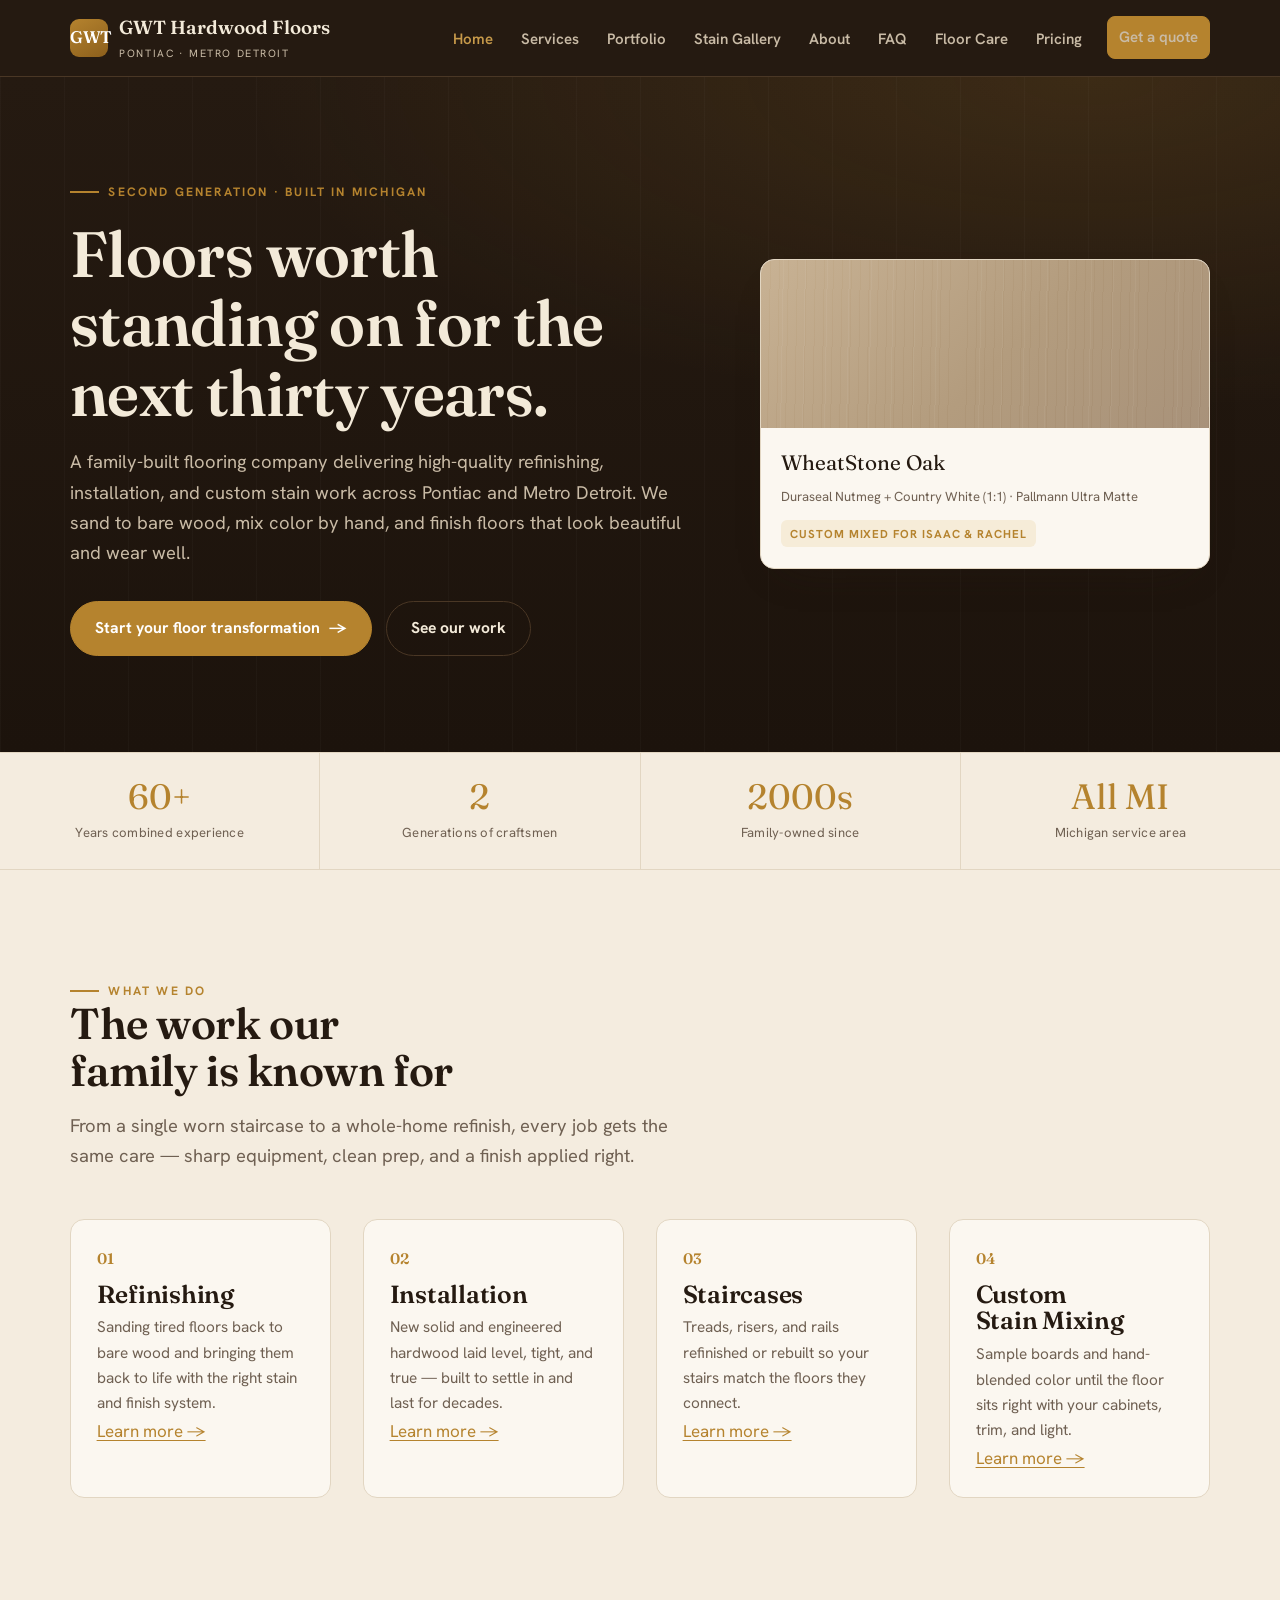
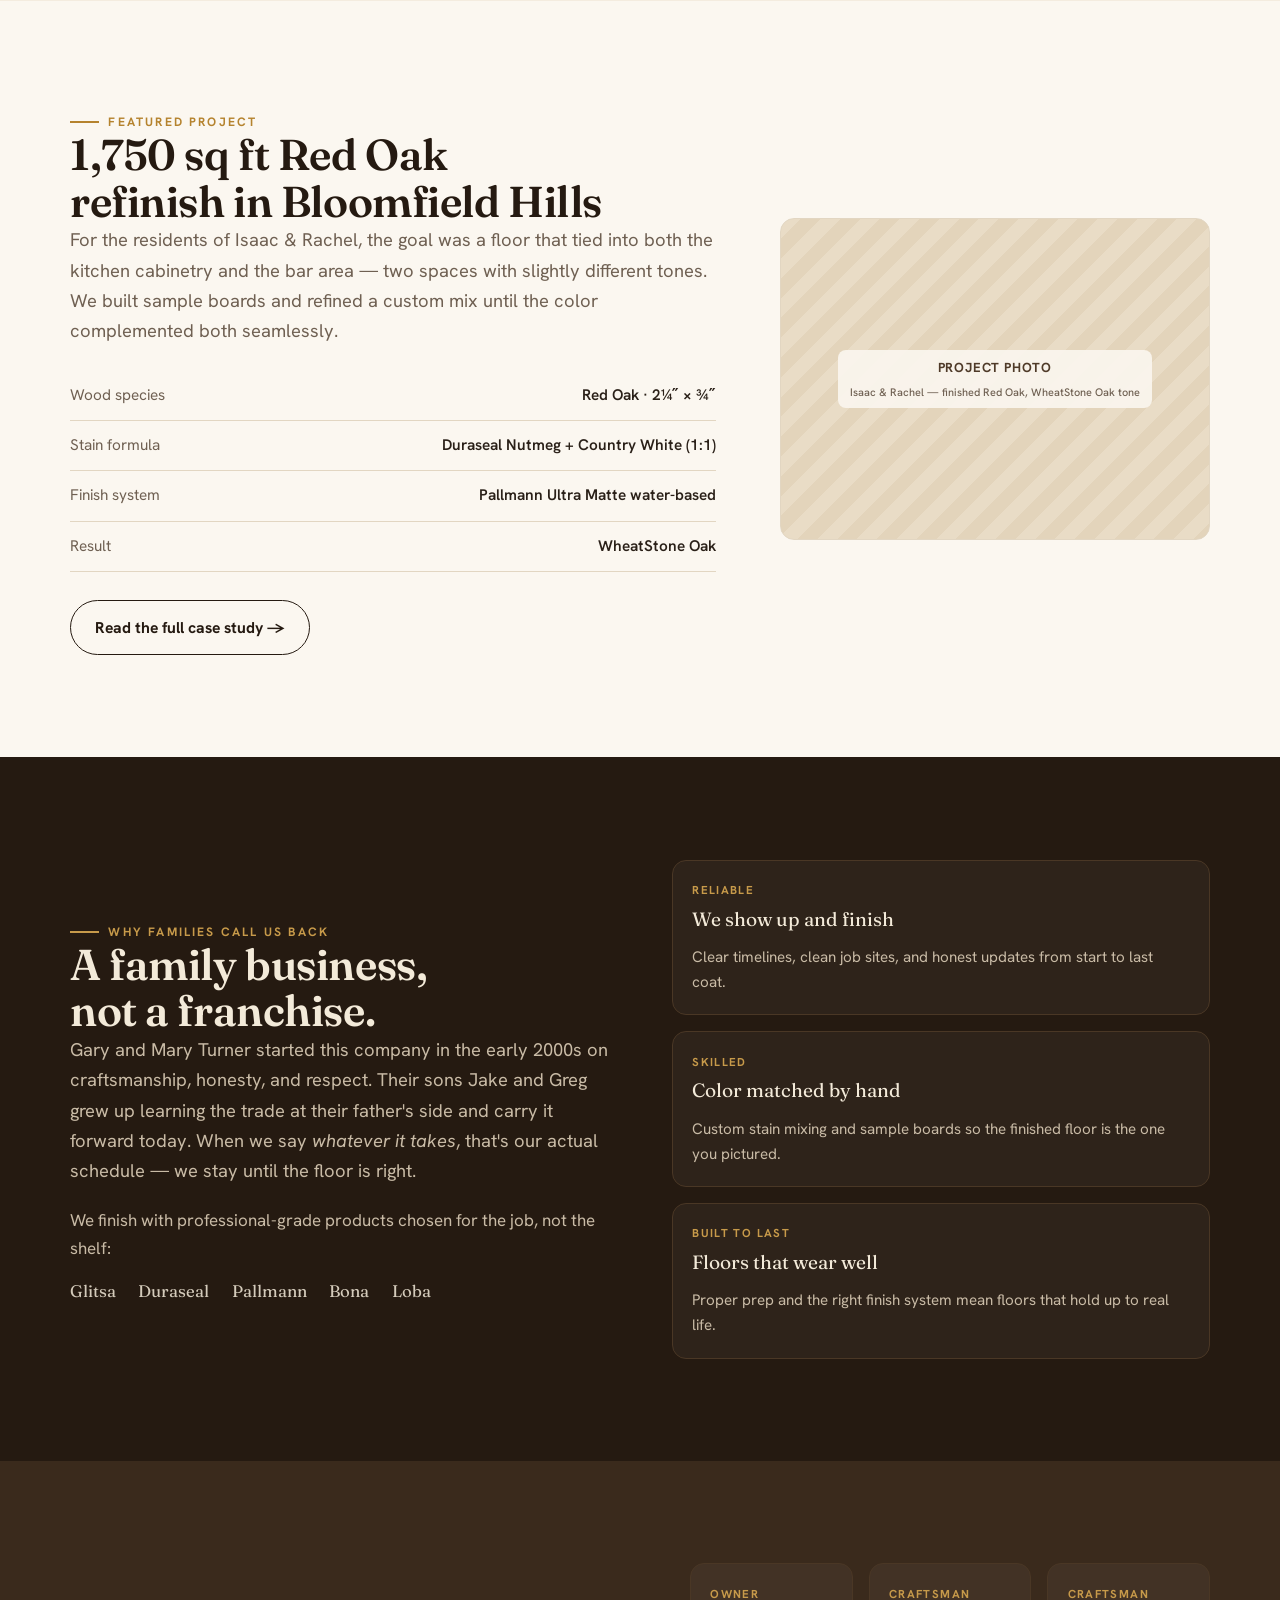
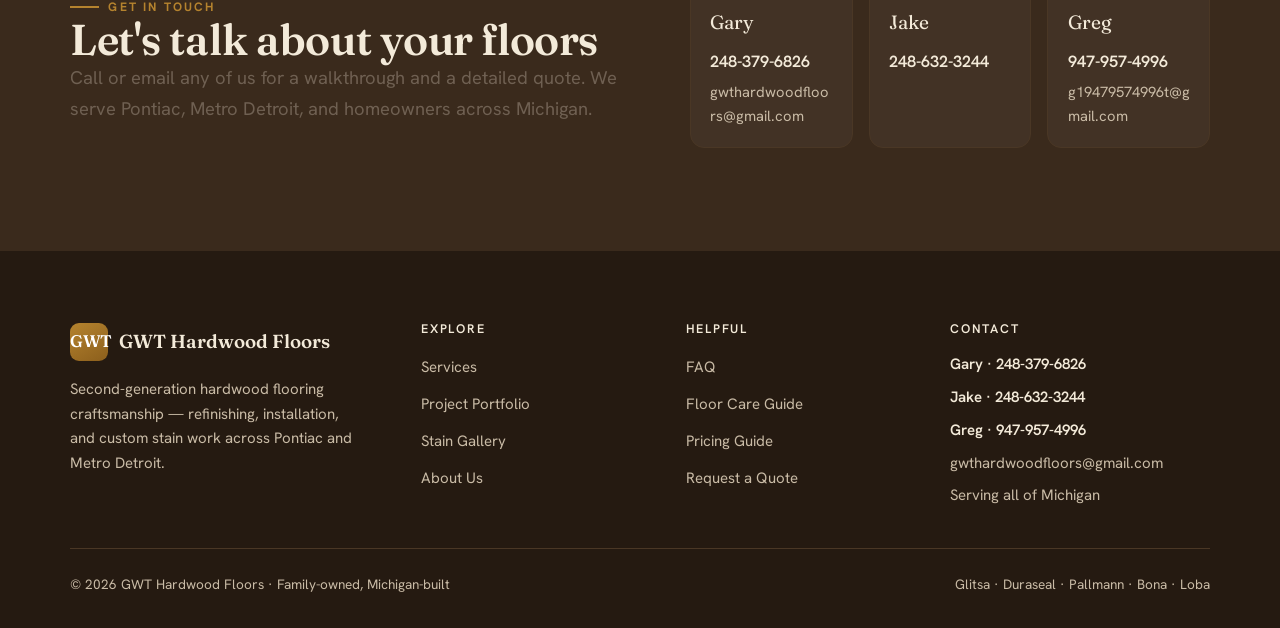
==== index.html @ 3d4f4260 "GWT Hardwood Floors site" ====
<!DOCTYPE html>
<html lang="en">
<head>
  <meta charset="UTF-8">
  <meta name="viewport" content="width=device-width, initial-scale=1.0">
  <title>GWT Hardwood Floors — Refinishing & Installation in Metro Detroit</title>
  <meta name="description" content="Second-generation, family-built hardwood flooring in Pontiac and Metro Detroit. Refinishing, installation, staircases, and custom stain mixing with 60+ years combined experience.">
  <link rel="preconnect" href="https://fonts.googleapis.com">
  <link rel="preconnect" href="https://fonts.gstatic.com" crossorigin>
  <link href="https://fonts.googleapis.com/css2?family=Fraunces:opsz,wght@9..144,500;9..144,600;9..144,700&family=Hanken+Grotesk:wght@400;500;600;700&display=swap" rel="stylesheet">
  <link rel="stylesheet" href="style.css">
  <script>document.documentElement.classList.add('js');</script>
</head>
<body>
  <header class="site-header">
    <div class="container">
      <nav class="nav" aria-label="Primary">
        <a class="brand" href="index.html">
          <span class="brand-mark">GWT</span>
          <span><span class="brand-name">GWT Hardwood Floors</span><span class="brand-sub">Pontiac · Metro Detroit</span></span>
        </a>
        <button class="nav-toggle" aria-label="Toggle menu" aria-expanded="false" aria-controls="nav-links"><span></span></button>
        <ul class="nav-links" id="nav-links">
          <li><a href="index.html" class="active">Home</a></li>
          <li><a href="services.html">Services</a></li>
          <li><a href="portfolio.html">Portfolio</a></li>
          <li><a href="stain-gallery.html">Stain Gallery</a></li>
          <li><a href="about.html">About</a></li>
          <li><a href="faq.html">FAQ</a></li>
          <li><a href="floor-care.html">Floor Care</a></li>
          <li><a href="pricing.html">Pricing</a></li>
          <li class="nav-cta"><a class="btn" href="pricing.html#quote">Get a quote</a></li>
        </ul>
      </nav>
    </div>
  </header>

  <main>
    <!-- HERO -->
    <section class="hero">
      <div class="container hero-inner">
        <div>
          <span class="eyebrow">Second generation · Built in Michigan</span>
          <h1>Floors worth standing on for the next thirty years.</h1>
          <p class="lead">A family-built flooring company delivering high-quality refinishing, installation, and custom stain work across Pontiac and Metro Detroit. We sand to bare wood, mix color by hand, and finish floors that look beautiful and wear well.</p>
          <div class="hero-actions">
            <a class="btn" href="pricing.html#quote">Start your floor transformation <span class="arrow">→</span></a>
            <a class="btn btn--ghost" href="portfolio.html">See our work</a>
          </div>
        </div>
        <aside class="stain-card" aria-label="Featured custom stain">
          <div class="swatch swatch-grain" style="background:linear-gradient(135deg,#c8b294,#b39c7e 55%,#a8927a)"></div>
          <div class="stain-body">
            <div class="stain-name">WheatStone Oak</div>
            <div class="stain-formula">Duraseal Nutmeg + Country White (1:1) · Pallmann Ultra Matte</div>
            <span class="stain-tag">Custom mixed for Isaac &amp; Rachel</span>
          </div>
        </aside>
      </div>
    </section>

    <!-- STATS -->
    <div class="stats">
      <div class="stat"><div class="num">60+</div><div class="label">Years combined experience</div></div>
      <div class="stat"><div class="num">2</div><div class="label">Generations of craftsmen</div></div>
      <div class="stat"><div class="num">2000s</div><div class="label">Family-owned since</div></div>
      <div class="stat"><div class="num">All MI</div><div class="label">Michigan service area</div></div>
    </div>

    <!-- FEATURED SERVICES -->
    <section class="section">
      <div class="container">
        <div class="section-head reveal">
          <span class="eyebrow">What we do</span>
          <h2>The work our family is known for</h2>
          <p class="lead">From a single worn staircase to a whole-home refinish, every job gets the same care — sharp equipment, clean prep, and a finish applied right.</p>
        </div>
        <div class="grid grid-4 reveal">
          <article class="card">
            <span class="card-num">01</span>
            <h3>Refinishing</h3>
            <p>Sanding tired floors back to bare wood and bringing them back to life with the right stain and finish system.</p>
            <a href="services.html#refinishing">Learn more →</a>
          </article>
          <article class="card">
            <span class="card-num">02</span>
            <h3>Installation</h3>
            <p>New solid and engineered hardwood laid level, tight, and true — built to settle in and last for decades.</p>
            <a href="services.html#installation">Learn more →</a>
          </article>
          <article class="card">
            <span class="card-num">03</span>
            <h3>Staircases</h3>
            <p>Treads, risers, and rails refinished or rebuilt so your stairs match the floors they connect.</p>
            <a href="services.html#staircases">Learn more →</a>
          </article>
          <article class="card">
            <span class="card-num">04</span>
            <h3>Custom Stain Mixing</h3>
            <p>Sample boards and hand-blended color until the floor sits right with your cabinets, trim, and light.</p>
            <a href="services.html#stain">Learn more →</a>
          </article>
        </div>
      </div>
    </section>

    <!-- FEATURED PROJECT -->
    <section class="section section--paper">
      <div class="container">
        <div class="split split--wide-left reveal">
          <div>
            <span class="eyebrow">Featured project</span>
            <h2>1,750 sq ft Red Oak refinish in Bloomfield Hills</h2>
            <p class="lead">For the residents of Isaac &amp; Rachel, the goal was a floor that tied into both the kitchen cabinetry and the bar area — two spaces with slightly different tones. We built sample boards and refined a custom mix until the color complemented both seamlessly.</p>
            <ul class="spec-list" style="margin-top:1.5rem">
              <li><span class="k">Wood species</span><span class="v">Red Oak · 2¼″ × ¾″</span></li>
              <li><span class="k">Stain formula</span><span class="v">Duraseal Nutmeg + Country White (1:1)</span></li>
              <li><span class="k">Finish system</span><span class="v">Pallmann Ultra Matte water-based</span></li>
              <li><span class="k">Result</span><span class="v">WheatStone Oak</span></li>
            </ul>
            <div style="margin-top:1.75rem"><a class="btn btn--ghost-dark" href="portfolio.html">Read the full case study →</a></div>
          </div>
          <div class="photo">
            <span>Project photo<small>Isaac &amp; Rachel — finished Red Oak, WheatStone Oak tone</small></span>
          </div>
        </div>
      </div>
    </section>

    <!-- TRUST -->
    <section class="section section--dark">
      <div class="container">
        <div class="split reveal">
          <div>
            <span class="eyebrow">Why families call us back</span>
            <h2>A family business, not a franchise.</h2>
            <p class="lead">Gary and Mary Turner started this company in the early 2000s on craftsmanship, honesty, and respect. Their sons Jake and Greg grew up learning the trade at their father's side and carry it forward today. When we say <em>whatever it takes</em>, that's our actual schedule — we stay until the floor is right.</p>
            <p style="margin-top:1.2rem;color:var(--cream-dim)">We finish with professional-grade products chosen for the job, not the shelf:</p>
            <div class="brands-row" style="margin-top:1rem">
              <span>Glitsa</span><span>Duraseal</span><span>Pallmann</span><span>Bona</span><span>Loba</span>
            </div>
          </div>
          <div class="grid" style="gap:1rem">
            <div class="contact-card">
              <div class="role">Reliable</div>
              <div class="name">We show up and finish</div>
              <p style="color:var(--cream-dim);font-size:.95rem;margin:0">Clear timelines, clean job sites, and honest updates from start to last coat.</p>
            </div>
            <div class="contact-card">
              <div class="role">Skilled</div>
              <div class="name">Color matched by hand</div>
              <p style="color:var(--cream-dim);font-size:.95rem;margin:0">Custom stain mixing and sample boards so the finished floor is the one you pictured.</p>
            </div>
            <div class="contact-card">
              <div class="role">Built to last</div>
              <div class="name">Floors that wear well</div>
              <p style="color:var(--cream-dim);font-size:.95rem;margin:0">Proper prep and the right finish system mean floors that hold up to real life.</p>
            </div>
          </div>
        </div>
      </div>
    </section>

    <!-- CONTACT STRIP -->
    <section class="section section--espresso" id="contact">
      <div class="container">
        <div class="contact-strip reveal">
          <div>
            <span class="eyebrow">Get in touch</span>
            <h2>Let's talk about your floors</h2>
            <p class="lead">Call or email any of us for a walkthrough and a detailed quote. We serve Pontiac, Metro Detroit, and homeowners across Michigan.</p>
          </div>
          <div class="contact-cards">
            <div class="contact-card">
              <div class="role">Owner</div>
              <div class="name">Gary</div>
              <a class="tel" href="tel:+12483796826">248-379-6826</a>
              <a href="mailto:gwthardwoodfloors@gmail.com">gwthardwoodfloors@gmail.com</a>
            </div>
            <div class="contact-card">
              <div class="role">Craftsman</div>
              <div class="name">Jake</div>
              <a class="tel" href="tel:+12486323244">248-632-3244</a>
            </div>
            <div class="contact-card">
              <div class="role">Craftsman</div>
              <div class="name">Greg</div>
              <a class="tel" href="tel:+19479574996">947-957-4996</a>
              <a href="mailto:g19479574996t@gmail.com">g19479574996t@gmail.com</a>
            </div>
          </div>
        </div>
      </div>
    </section>
  </main>

  <!-- FOOTER (shared) -->
  <footer class="site-footer">
    <div class="container">
      <div class="footer-grid">
        <div class="footer-brand">
          <a class="brand" href="index.html">
            <span class="brand-mark">GWT</span>
            <span><span class="brand-name" style="color:var(--cream)">GWT Hardwood Floors</span></span>
          </a>
          <p>Second-generation hardwood flooring craftsmanship — refinishing, installation, and custom stain work across Pontiac and Metro Detroit.</p>
        </div>
        <div>
          <h4>Explore</h4>
          <ul class="footer-links">
            <li><a href="services.html">Services</a></li>
            <li><a href="portfolio.html">Project Portfolio</a></li>
            <li><a href="stain-gallery.html">Stain Gallery</a></li>
            <li><a href="about.html">About Us</a></li>
          </ul>
        </div>
        <div>
          <h4>Helpful</h4>
          <ul class="footer-links">
            <li><a href="faq.html">FAQ</a></li>
            <li><a href="floor-care.html">Floor Care Guide</a></li>
            <li><a href="pricing.html">Pricing Guide</a></li>
            <li><a href="pricing.html#quote">Request a Quote</a></li>
          </ul>
        </div>
        <div>
          <h4>Contact</h4>
          <div class="footer-contact">
            <span class="tel">Gary · 248-379-6826</span>
            <span class="tel">Jake · 248-632-3244</span>
            <span class="tel">Greg · 947-957-4996</span>
            <a href="mailto:gwthardwoodfloors@gmail.com">gwthardwoodfloors@gmail.com</a>
            <span>Serving all of Michigan</span>
          </div>
        </div>
      </div>
      <div class="footer-bottom">
        <span>© 2026 GWT Hardwood Floors · Family-owned, Michigan-built</span>
        <span>Glitsa · Duraseal · Pallmann · Bona · Loba</span>
      </div>
    </div>
  </footer>

  <script src="main.js"></script>
</body>
</html>
---- style.css ----
/* ==========================================================================
   GWT Hardwood Floors — shared stylesheet
   Design idea: deep walnut (finished wood) against warm sanded oak (bare wood)
   — the before/after of the craft. Honey-amber accent = a fresh oil finish.
   Signature element: stain swatch cards that mirror the family's sample boards.
   ========================================================================== */

/* ----- Design tokens ---------------------------------------------------- */
:root {
  /* Wood-true palette */
  --walnut:   #251a11;   /* deepest finished wood — header, hero, footer */
  --espresso: #3a2a1c;   /* secondary dark */
  --bark:     #4f3a28;   /* dark surface lines */
  --oak:      #f4ecdf;   /* main page background — sanded oak */
  --paper:    #fbf7f0;   /* raised cards / lighter surface */
  --amber:    #b5832e;   /* honey finish accent */
  --amber-lo: #c79a4a;   /* lighter amber for hover/links on dark */
  --sage:     #8a9079;   /* muted green-neutral, used sparingly */

  --ink:      #2a2018;   /* body text on light */
  --muted:    #6f6052;   /* secondary text on light */
  --cream:    #f3ead9;   /* text on dark */
  --cream-dim:#c9bba6;   /* secondary text on dark */
  --line:     #e2d6c2;   /* hairline on light */
  --line-dk:  #4a3725;   /* hairline on dark */

  /* Type */
  --display: "Fraunces", "Iowan Old Style", Georgia, serif;
  --body: "Hanken Grotesk", system-ui, -apple-system, Segoe UI, Roboto, sans-serif;

  /* Rhythm */
  --container: 1140px;
  --gap: clamp(1rem, 2.5vw, 2rem);
  --radius: 14px;
  --shadow: 0 18px 40px -24px rgba(37, 26, 17, .45);
}

/* ----- Reset / base ----------------------------------------------------- */
*, *::before, *::after { box-sizing: border-box; }
* { margin: 0; }

html { scroll-behavior: smooth; }

body {
  font-family: var(--body);
  color: var(--ink);
  background: var(--oak);
  line-height: 1.65;
  font-size: 1.0625rem;
  -webkit-font-smoothing: antialiased;
  text-rendering: optimizeLegibility;
}

img { max-width: 100%; display: block; }
a { color: var(--amber); text-decoration-thickness: 1px; text-underline-offset: 3px; }

h1, h2, h3, h4 {
  font-family: var(--display);
  font-weight: 600;
  line-height: 1.08;
  letter-spacing: -0.01em;
  color: var(--walnut);
  text-wrap: balance;
}
h1 { font-size: clamp(2.4rem, 5.2vw, 4rem); }
h2 { font-size: clamp(1.9rem, 3.6vw, 2.7rem); }
h3 { font-size: clamp(1.25rem, 2vw, 1.55rem); }
p { max-width: 68ch; }

/* ----- Layout helpers --------------------------------------------------- */
.container { width: min(100% - 2.4rem, var(--container)); margin-inline: auto; }
.section { padding-block: clamp(3.5rem, 8vw, 6.5rem); }
.section--tight { padding-block: clamp(2.5rem, 5vw, 4rem); }
.section--dark { background: var(--walnut); color: var(--cream); }
.section--dark h1, .section--dark h2, .section--dark h3 { color: var(--cream); }
.section--espresso { background: var(--espresso); color: var(--cream); }
.section--espresso h2, .section--espresso h3 { color: var(--cream); }
.section--paper { background: var(--paper); }

.eyebrow {
  font-family: var(--body);
  font-weight: 700;
  font-size: .76rem;
  letter-spacing: .18em;
  text-transform: uppercase;
  color: var(--amber);
  display: inline-flex;
  align-items: center;
  gap: .6rem;
}
.eyebrow::before {
  content: "";
  width: 1.8rem; height: 2px;
  background: var(--amber);
  display: inline-block;
}
.section--dark .eyebrow { color: var(--amber-lo); }
.section--dark .eyebrow::before { background: var(--amber-lo); }

.lead { font-size: 1.15rem; color: var(--muted); }
.section--dark .lead { color: var(--cream-dim); }
.section-head { max-width: 60ch; margin-bottom: clamp(2rem, 4vw, 3rem); }
.section-head p { margin-top: 1rem; }

.center { text-align: center; margin-inline: auto; }
.center p { margin-inline: auto; }

/* ----- Buttons ---------------------------------------------------------- */
.btn {
  --btn-bg: var(--amber);
  --btn-fg: #fff;
  display: inline-flex;
  align-items: center;
  gap: .55rem;
  padding: .85rem 1.5rem;
  border-radius: 999px;
  background: var(--btn-bg);
  color: var(--btn-fg);
  font-family: var(--body);
  font-weight: 700;
  font-size: .98rem;
  text-decoration: none;
  border: 1.5px solid var(--btn-bg);
  cursor: pointer;
  transition: transform .18s ease, box-shadow .18s ease, background .18s ease;
}
.btn:hover { transform: translateY(-2px); box-shadow: 0 12px 24px -12px rgba(181,131,46,.7); }
.btn .arrow { transition: transform .18s ease; }
.btn:hover .arrow { transform: translateX(3px); }
.btn--ghost {
  --btn-bg: transparent;
  --btn-fg: var(--cream);
  border-color: var(--line-dk);
}
.btn--ghost:hover { background: rgba(255,255,255,.06); box-shadow: none; }
.btn--ghost-dark {
  --btn-bg: transparent;
  --btn-fg: var(--walnut);
  border-color: var(--walnut);
}
.btn--ghost-dark:hover { background: var(--walnut); color: var(--cream); box-shadow: none; }

/* ----- Header / nav ----------------------------------------------------- */
.site-header {
  position: sticky;
  top: 0;
  z-index: 50;
  background: var(--walnut);
  border-bottom: 1px solid var(--line-dk);
}
.nav {
  display: flex;
  align-items: center;
  justify-content: space-between;
  gap: 1rem;
  padding-block: .85rem;
}
.brand {
  display: inline-flex;
  align-items: center;
  gap: .7rem;
  text-decoration: none;
  color: var(--cream);
}
.brand-mark {
  width: 38px; height: 38px;
  display: grid; place-items: center;
  border-radius: 9px;
  background: linear-gradient(150deg, var(--amber), #8c5f1c);
  color: #fff;
  font-family: var(--display);
  font-weight: 600;
  font-size: 1.05rem;
  letter-spacing: -.02em;
  flex: none;
}
.brand-name { font-family: var(--display); font-weight: 600; font-size: 1.18rem; line-height: 1; }
.brand-sub { display: block; font-family: var(--body); font-size: .66rem; letter-spacing: .15em; text-transform: uppercase; color: var(--cream-dim); margin-top: 3px; }

.nav-links {
  display: flex;
  align-items: center;
  gap: .35rem;
  list-style: none;
  padding: 0;
}
.nav-links a {
  color: var(--cream-dim);
  text-decoration: none;
  font-weight: 600;
  font-size: .94rem;
  padding: .5rem .7rem;
  border-radius: 8px;
  transition: color .15s ease, background .15s ease;
}
.nav-links a:hover { color: var(--cream); background: rgba(255,255,255,.05); }
.nav-links a.active { color: var(--amber-lo); }
.nav-cta { margin-left: .5rem; }

.nav-toggle {
  display: none;
  background: none;
  border: 1px solid var(--line-dk);
  border-radius: 9px;
  width: 44px; height: 42px;
  cursor: pointer;
  padding: 0;
}
.nav-toggle span, .nav-toggle span::before, .nav-toggle span::after {
  content: "";
  display: block;
  width: 20px; height: 2px;
  background: var(--cream);
  margin-inline: auto;
  transition: transform .2s ease, opacity .2s ease;
}
.nav-toggle span::before { transform: translateY(-6px); }
.nav-toggle span::after { transform: translateY(4px); }
.nav-toggle[aria-expanded="true"] span { background: transparent; }
.nav-toggle[aria-expanded="true"] span::before { transform: translateY(0) rotate(45deg); }
.nav-toggle[aria-expanded="true"] span::after { transform: translateY(-2px) rotate(-45deg); }

/* ----- Hero ------------------------------------------------------------- */
.hero {
  background:
    radial-gradient(120% 90% at 85% 0%, rgba(181,131,46,.16), transparent 55%),
    linear-gradient(180deg, var(--walnut), #1c130c);
  color: var(--cream);
  position: relative;
  overflow: hidden;
}
/* subtle grain lines — evokes wood without an image */
.hero::after {
  content: "";
  position: absolute; inset: 0;
  background-image: repeating-linear-gradient(90deg, rgba(255,255,255,.025) 0 1px, transparent 1px 64px);
  pointer-events: none;
}
.hero-inner {
  display: grid;
  grid-template-columns: 1.25fr .9fr;
  gap: clamp(2rem, 5vw, 4rem);
  align-items: center;
  padding-block: clamp(3.5rem, 8vw, 6rem);
  position: relative;
  z-index: 1;
}
.hero h1 { color: var(--cream); margin-top: 1.1rem; }
.hero p.lead { color: var(--cream-dim); margin-top: 1.3rem; }
.hero-actions { display: flex; flex-wrap: wrap; gap: .9rem; margin-top: 2rem; }

/* Hero stain card = the signature element */
.stain-card {
  background: var(--paper);
  color: var(--ink);
  border-radius: var(--radius);
  overflow: hidden;
  box-shadow: var(--shadow);
  border: 1px solid var(--line);
}
.stain-card .swatch { height: 168px; }
.stain-card .stain-body { padding: 1.1rem 1.25rem 1.3rem; }
.stain-card .stain-name { font-family: var(--display); font-size: 1.3rem; color: var(--walnut); }
.stain-card .stain-formula {
  font-size: .82rem; color: var(--muted); margin-top: .35rem;
  font-variant-numeric: tabular-nums;
}
.stain-card .stain-tag {
  display: inline-block; margin-top: .8rem;
  font-size: .72rem; font-weight: 700; letter-spacing: .08em; text-transform: uppercase;
  color: var(--amber); background: #f6ecd8; padding: .25rem .6rem; border-radius: 6px;
}

/* ----- Stat strip ------------------------------------------------------- */
.stats {
  display: grid;
  grid-template-columns: repeat(4, 1fr);
  gap: 1px;
  background: var(--line);
  border-block: 1px solid var(--line);
}
.stat { background: var(--oak); padding: 1.6rem 1.2rem; text-align: center; }
.stat .num { font-family: var(--display); font-size: clamp(1.6rem, 3vw, 2.2rem); color: var(--amber); line-height: 1; }
.stat .label { font-size: .82rem; color: var(--muted); margin-top: .5rem; letter-spacing: .02em; }

/* ----- Card grids ------------------------------------------------------- */
.grid { display: grid; gap: var(--gap); }
.grid-2 { grid-template-columns: repeat(2, 1fr); }
.grid-3 { grid-template-columns: repeat(3, 1fr); }
.grid-4 { grid-template-columns: repeat(4, 1fr); }

.card {
  background: var(--paper);
  border: 1px solid var(--line);
  border-radius: var(--radius);
  padding: 1.6rem;
  transition: transform .2s ease, box-shadow .2s ease, border-color .2s ease;
}
.card:hover { transform: translateY(-4px); box-shadow: var(--shadow); border-color: #d8c39e; }
.card .card-num {
  font-family: var(--display); font-size: .95rem; color: var(--amber); font-weight: 600;
  display: block; margin-bottom: .6rem;
}
.card h3 { margin-bottom: .5rem; }
.card p { font-size: .96rem; color: var(--muted); }

/* Service detail block */
.service {
  display: grid;
  grid-template-columns: 220px 1fr;
  gap: clamp(1rem, 4vw, 3rem);
  padding-block: clamp(2rem, 4vw, 2.75rem);
  border-top: 1px solid var(--line);
}
.service:first-of-type { border-top: 0; }
.service .service-index { font-family: var(--display); color: var(--amber); font-size: 1.05rem; }
.service h3 { margin: .3rem 0 0; }
.service .service-meta { font-size: .9rem; color: var(--muted); margin-top: .4rem; }
.service .service-body p + p { margin-top: .85rem; }
.service .why {
  margin-top: 1rem; padding-left: 1rem;
  border-left: 3px solid var(--amber);
  color: var(--ink); font-size: .97rem;
}

/* ----- Swatch component (signature) ------------------------------------- */
.swatch {
  position: relative;
  background-size: cover;
}
.swatch-grain::after {
  content: "";
  position: absolute; inset: 0;
  background-image:
    repeating-linear-gradient(91deg, rgba(0,0,0,.05) 0 1px, transparent 1px 9px),
    repeating-linear-gradient(91deg, rgba(255,255,255,.05) 0 1px, transparent 1px 22px);
  mix-blend-mode: overlay;
}
.swatch-grid { display: grid; grid-template-columns: repeat(3, 1fr); gap: var(--gap); }
.swatch-tile {
  background: var(--paper);
  border: 1px solid var(--line);
  border-radius: var(--radius);
  overflow: hidden;
  transition: transform .2s ease, box-shadow .2s ease;
}
.swatch-tile:hover { transform: translateY(-4px); box-shadow: var(--shadow); }
.swatch-tile .swatch { height: 130px; }
.swatch-tile .tile-body { padding: .9rem 1rem 1.1rem; }
.swatch-tile .tile-name { font-family: var(--display); font-size: 1.12rem; color: var(--walnut); }
.swatch-tile .tile-note { font-size: .85rem; color: var(--muted); margin-top: .25rem; }

.stain-family { margin-top: 2.5rem; }
.stain-family h3 { margin-bottom: .4rem; }
.stain-family > p { color: var(--muted); margin-bottom: 1.3rem; }

/* ----- Photo placeholder ------------------------------------------------ */
.photo {
  background:
    repeating-linear-gradient(135deg, #e9dcc6 0 14px, #e3d4bb 14px 28px);
  border: 1px solid var(--line);
  border-radius: var(--radius);
  aspect-ratio: 4 / 3;
  display: grid;
  place-items: center;
  text-align: center;
  color: var(--bark);
  position: relative;
  overflow: hidden;
}
.photo span {
  font-size: .82rem; font-weight: 700; letter-spacing: .06em; text-transform: uppercase;
  background: rgba(251,247,240,.9); padding: .4rem .75rem; border-radius: 8px;
  max-width: 80%;
}
.photo small { display: block; font-weight: 500; text-transform: none; letter-spacing: 0; color: var(--muted); margin-top: .3rem; }
.photo-grid { display: grid; grid-template-columns: repeat(3, 1fr); gap: var(--gap); }

/* ----- Project case study ----------------------------------------------- */
.spec-list { list-style: none; padding: 0; display: grid; gap: 0; }
.spec-list li {
  display: flex; justify-content: space-between; gap: 1rem;
  padding: .75rem 0; border-bottom: 1px solid var(--line);
  font-size: .96rem;
}
.spec-list .k { color: var(--muted); }
.spec-list .v { font-weight: 600; text-align: right; }

.split { display: grid; grid-template-columns: 1fr 1fr; gap: clamp(1.5rem, 5vw, 4rem); align-items: center; }
.split--wide-left { grid-template-columns: 1.2fr .8fr; }

/* ----- FAQ (native details/summary) ------------------------------------- */
.faq { max-width: 820px; }
.faq details {
  border-bottom: 1px solid var(--line);
}
.faq summary {
  list-style: none;
  cursor: pointer;
  padding: 1.15rem 2.5rem 1.15rem 0;
  font-family: var(--display);
  font-size: 1.15rem;
  color: var(--walnut);
  position: relative;
}
.faq summary::-webkit-details-marker { display: none; }
.faq summary::after {
  content: "+";
  position: absolute; right: .2rem; top: 50%; transform: translateY(-50%);
  font-family: var(--body); font-size: 1.6rem; color: var(--amber); line-height: 1;
  transition: transform .2s ease;
}
.faq details[open] summary::after { content: "–"; }
.faq details[open] summary { color: var(--amber); }
.faq .answer { padding: 0 2.5rem 1.4rem 0; color: var(--muted); }
.faq .answer p + p { margin-top: .8rem; }

/* ----- Pricing ---------------------------------------------------------- */
.price-grid { display: grid; grid-template-columns: repeat(3, 1fr); gap: var(--gap); }
.price-card {
  background: var(--paper);
  border: 1px solid var(--line);
  border-radius: var(--radius);
  padding: 1.75rem;
  display: flex; flex-direction: column;
}
.price-card.feature { border-color: var(--amber); box-shadow: var(--shadow); }
.price-card .pc-tag { font-size: .74rem; font-weight: 700; letter-spacing: .1em; text-transform: uppercase; color: var(--amber); }
.price-card h3 { margin: .5rem 0 .25rem; }
.price-card .price { font-family: var(--display); font-size: 1.9rem; color: var(--walnut); margin: .5rem 0; }
.price-card .price small { font-family: var(--body); font-size: .85rem; color: var(--muted); font-weight: 500; }
.price-card ul { list-style: none; padding: 0; margin: 1rem 0 1.4rem; display: grid; gap: .55rem; }
.price-card li { font-size: .94rem; padding-left: 1.4rem; position: relative; color: var(--ink); }
.price-card li::before { content: "✓"; position: absolute; left: 0; color: var(--amber); font-weight: 700; }
.price-card .btn { margin-top: auto; justify-content: center; }

.factor-grid { display: grid; grid-template-columns: repeat(2, 1fr); gap: var(--gap); margin-top: 1rem; }
.factor { display: flex; gap: .9rem; }
.factor .dot { flex: none; width: 10px; height: 10px; border-radius: 50%; background: var(--amber); margin-top: .55rem; }
.factor h4 { font-family: var(--display); font-size: 1.1rem; color: var(--walnut); }
.factor p { font-size: .93rem; color: var(--muted); margin-top: .2rem; }

/* ----- Care guide steps ------------------------------------------------- */
.guide-block { border-top: 1px solid var(--line); padding-block: clamp(1.75rem, 3.5vw, 2.5rem); }
.guide-block:first-of-type { border-top: 0; }
.guide-block h3 { display: flex; align-items: baseline; gap: .75rem; }
.guide-block h3 .step { font-size: .9rem; color: var(--amber); font-family: var(--body); font-weight: 700; letter-spacing: .08em; }
.do-dont { display: grid; grid-template-columns: 1fr 1fr; gap: var(--gap); margin-top: 1.1rem; }
.do-dont .col { background: var(--paper); border: 1px solid var(--line); border-radius: var(--radius); padding: 1.25rem 1.4rem; }
.do-dont h4 { font-family: var(--display); font-size: 1.1rem; margin-bottom: .6rem; }
.do-dont ul { padding-left: 1.1rem; margin: 0; display: grid; gap: .4rem; }
.do-dont li { font-size: .94rem; color: var(--muted); }
.do-dont .do h4 { color: #5b7a3f; }
.do-dont .dont h4 { color: #a14b2e; }

.checklist { list-style: none; padding: 0; display: grid; gap: .7rem; margin-top: 1rem; }
.checklist li { padding-left: 1.8rem; position: relative; }
.checklist li::before {
  content: ""; position: absolute; left: 0; top: .45rem;
  width: 12px; height: 12px; border: 2px solid var(--amber); border-radius: 3px;
}

/* ----- Contact strip ---------------------------------------------------- */
.contact-strip { display: grid; grid-template-columns: 1.1fr 1fr; gap: clamp(1.5rem, 4vw, 3rem); align-items: center; }
.contact-cards { display: grid; grid-template-columns: repeat(3, 1fr); gap: 1rem; }
.contact-card {
  background: rgba(255,255,255,.04);
  border: 1px solid var(--line-dk);
  border-radius: var(--radius);
  padding: 1.2rem;
}
.contact-card .role { font-size: .72rem; letter-spacing: .12em; text-transform: uppercase; color: var(--amber-lo); font-weight: 700; }
.contact-card .name { font-family: var(--display); font-size: 1.2rem; color: var(--cream); margin: .3rem 0 .6rem; }
.contact-card a { display: block; color: var(--cream-dim); text-decoration: none; font-size: .92rem; word-break: break-word; }
.contact-card a:hover { color: var(--amber-lo); }
.contact-card a.tel { color: var(--cream); font-weight: 600; font-size: 1.02rem; margin-bottom: .25rem; }

/* ----- Footer ----------------------------------------------------------- */
.site-footer { background: var(--walnut); color: var(--cream-dim); padding-block: clamp(3rem, 6vw, 4.5rem) 2rem; }
.footer-grid { display: grid; grid-template-columns: 1.4fr 1fr 1fr 1.2fr; gap: clamp(1.5rem, 4vw, 3rem); }
.site-footer h4 { font-family: var(--body); font-size: .78rem; letter-spacing: .14em; text-transform: uppercase; color: var(--cream); margin-bottom: 1rem; }
.site-footer a { color: var(--cream-dim); text-decoration: none; }
.site-footer a:hover { color: var(--amber-lo); }
.footer-links { list-style: none; padding: 0; display: grid; gap: .55rem; }
.footer-links a { font-size: .94rem; }
.footer-brand p { font-size: .94rem; margin-top: 1rem; max-width: 36ch; }
.footer-contact { display: grid; gap: .5rem; font-size: .94rem; }
.footer-contact .tel { color: var(--cream); font-weight: 600; }
.footer-bottom {
  border-top: 1px solid var(--line-dk);
  margin-top: 2.5rem; padding-top: 1.5rem;
  display: flex; justify-content: space-between; flex-wrap: wrap; gap: .8rem;
  font-size: .85rem;
}
.brands-row { display: flex; flex-wrap: wrap; gap: .5rem 1.4rem; align-items: center; }
.brands-row span { font-family: var(--display); font-size: 1.05rem; color: var(--cream); opacity: .85; }

/* ----- Page hero (inner pages) ------------------------------------------ */
.page-hero { background: linear-gradient(180deg, var(--walnut), #1d140c); color: var(--cream); }
.page-hero .container { padding-block: clamp(3rem, 6vw, 4.5rem); }
.page-hero h1 { color: var(--cream); margin-top: 1rem; }
.page-hero p { color: var(--cream-dim); margin-top: 1rem; font-size: 1.12rem; }

/* ----- Reveal animation ------------------------------------------------- */
/* Hidden-first state only applies when JS is active (.js on <html>), so the
   site stays fully readable if JavaScript is disabled or fails to load. */
.js .reveal { opacity: 0; transform: translateY(18px); transition: opacity .6s ease, transform .6s ease; }
.js .reveal.in { opacity: 1; transform: none; }

/* ----- Responsive ------------------------------------------------------- */
@media (max-width: 900px) {
  .hero-inner { grid-template-columns: 1fr; }
  .stain-card { max-width: 420px; }
  .grid-4 { grid-template-columns: repeat(2, 1fr); }
  .grid-3 { grid-template-columns: repeat(2, 1fr); }
  .split, .split--wide-left, .contact-strip { grid-template-columns: 1fr; }
  .footer-grid { grid-template-columns: 1fr 1fr; }
  .service { grid-template-columns: 1fr; gap: .5rem; }
  .price-grid { grid-template-columns: 1fr; }
  .contact-cards { grid-template-columns: 1fr; }
}

@media (max-width: 760px) {
  .nav-toggle { display: block; }
  .nav-links {
    position: absolute;
    left: 0; right: 0; top: 100%;
    flex-direction: column;
    align-items: stretch;
    gap: .2rem;
    background: var(--espresso);
    border-bottom: 1px solid var(--line-dk);
    padding: .8rem 1.2rem 1.2rem;
    display: none;
  }
  .nav-links.open { display: flex; }
  .nav-links a { padding: .7rem .6rem; }
  .nav-cta { margin: .4rem 0 0; text-align: center; }
  .stats { grid-template-columns: repeat(2, 1fr); }
  .grid-4, .grid-3, .grid-2, .swatch-grid, .photo-grid, .factor-grid, .do-dont, .contact-cards { grid-template-columns: 1fr; }
  .footer-grid { grid-template-columns: 1fr; }
}

@media (prefers-reduced-motion: reduce) {
  *, *::before, *::after { animation: none !important; transition: none !important; scroll-behavior: auto !important; }
  .js .reveal { opacity: 1; transform: none; }
}

:focus-visible { outline: 3px solid var(--amber-lo); outline-offset: 2px; border-radius: 4px; }
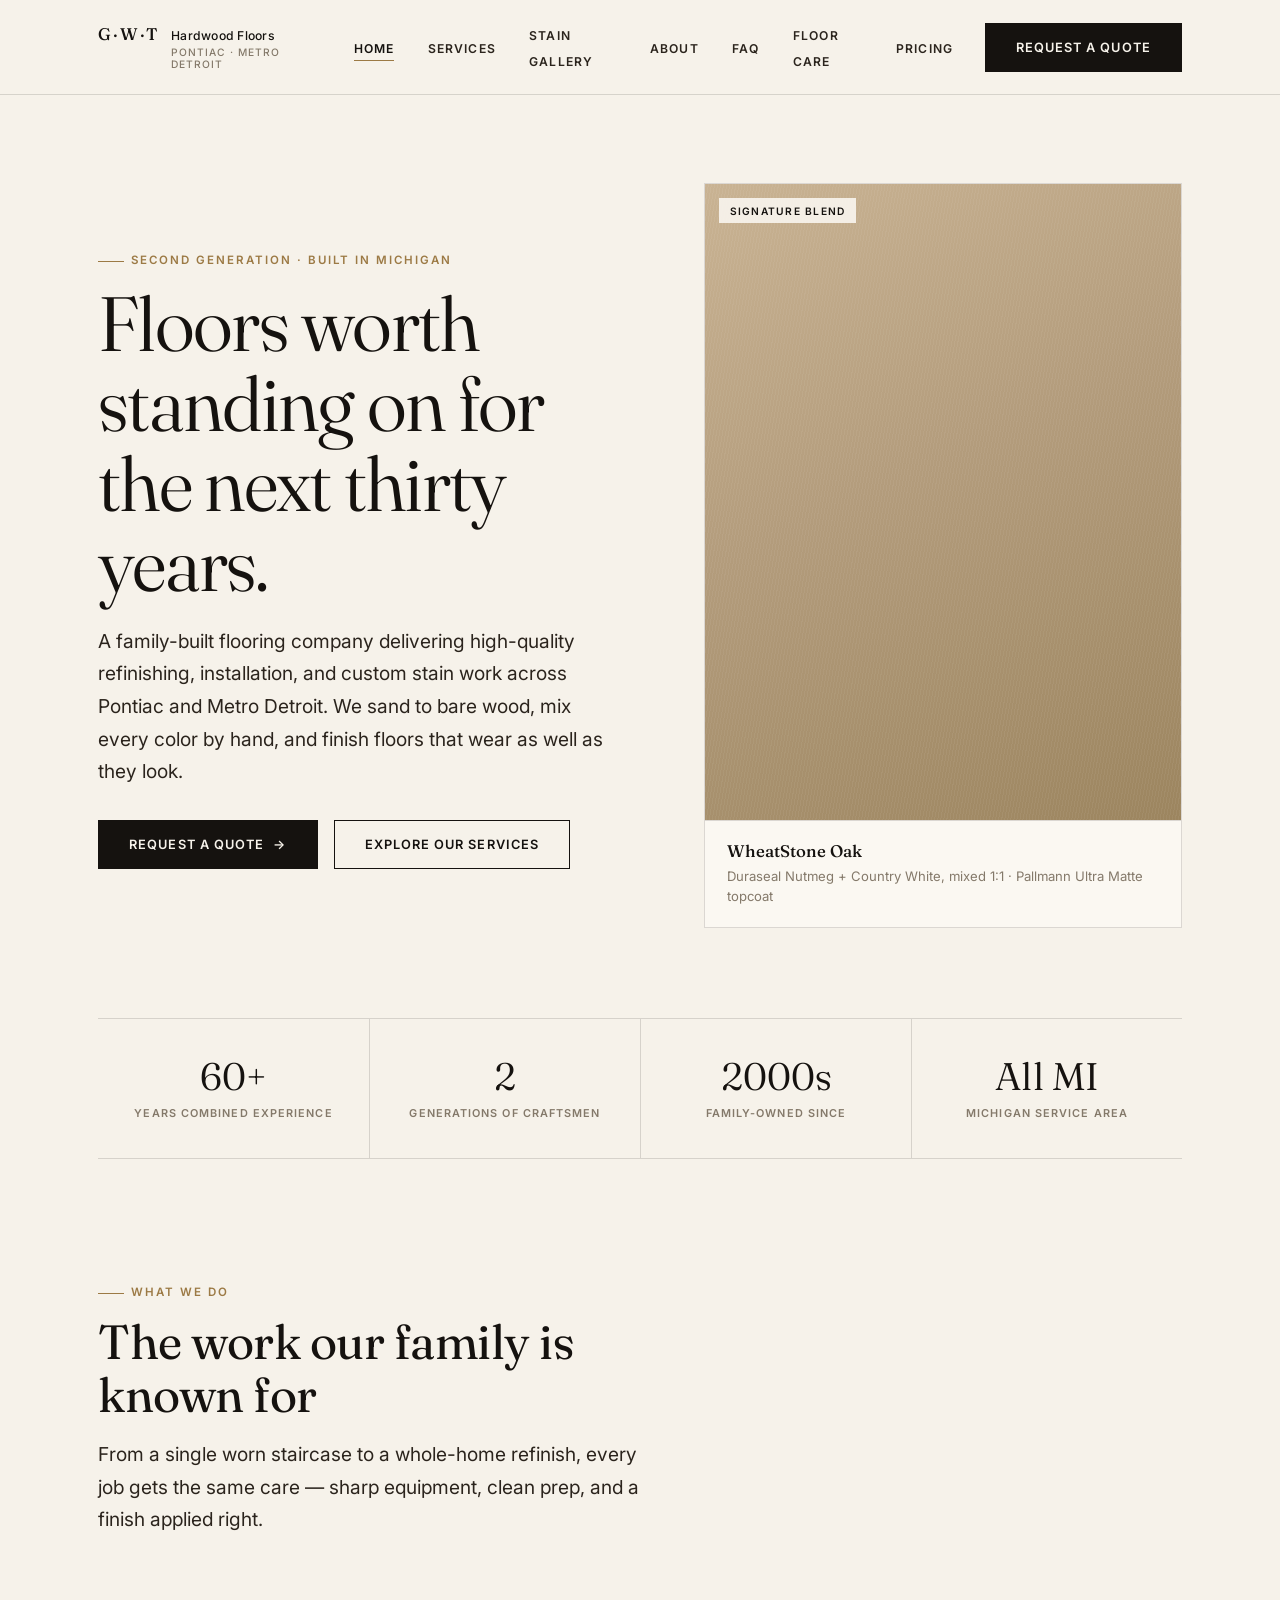
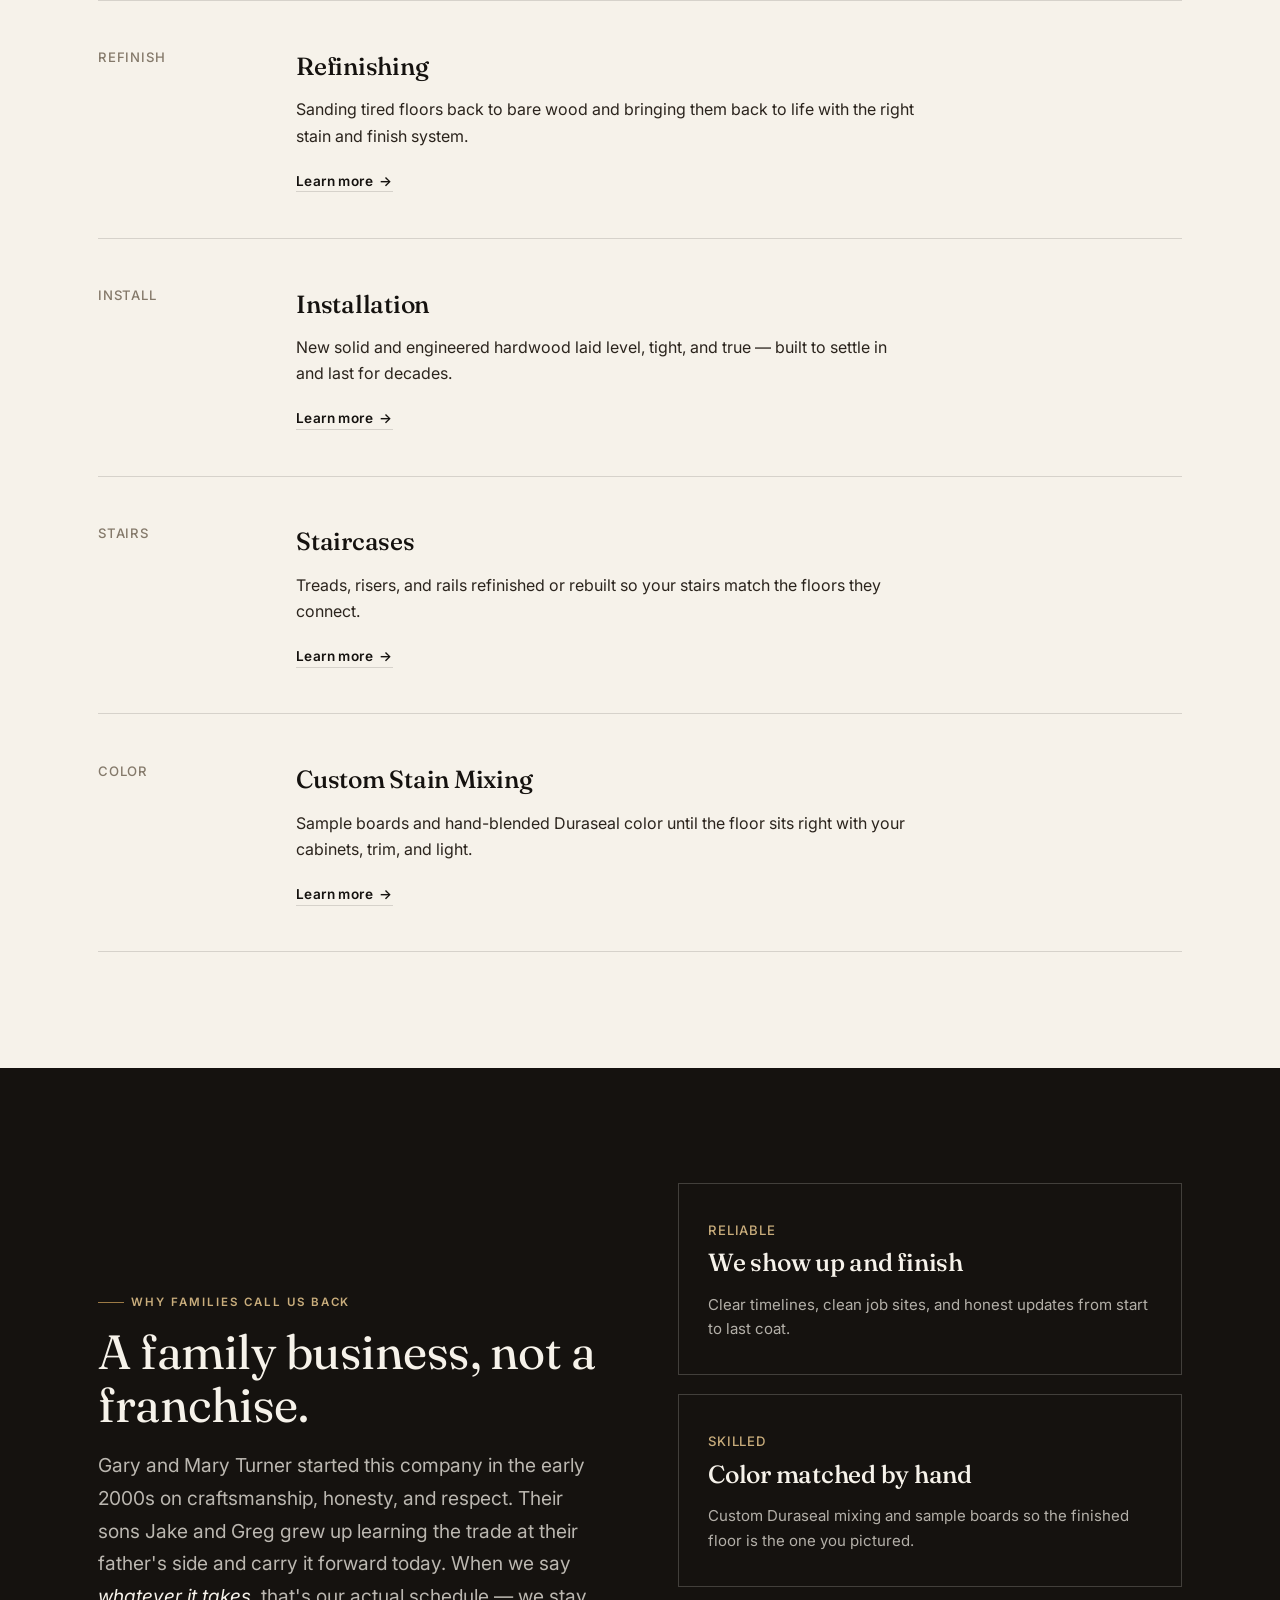
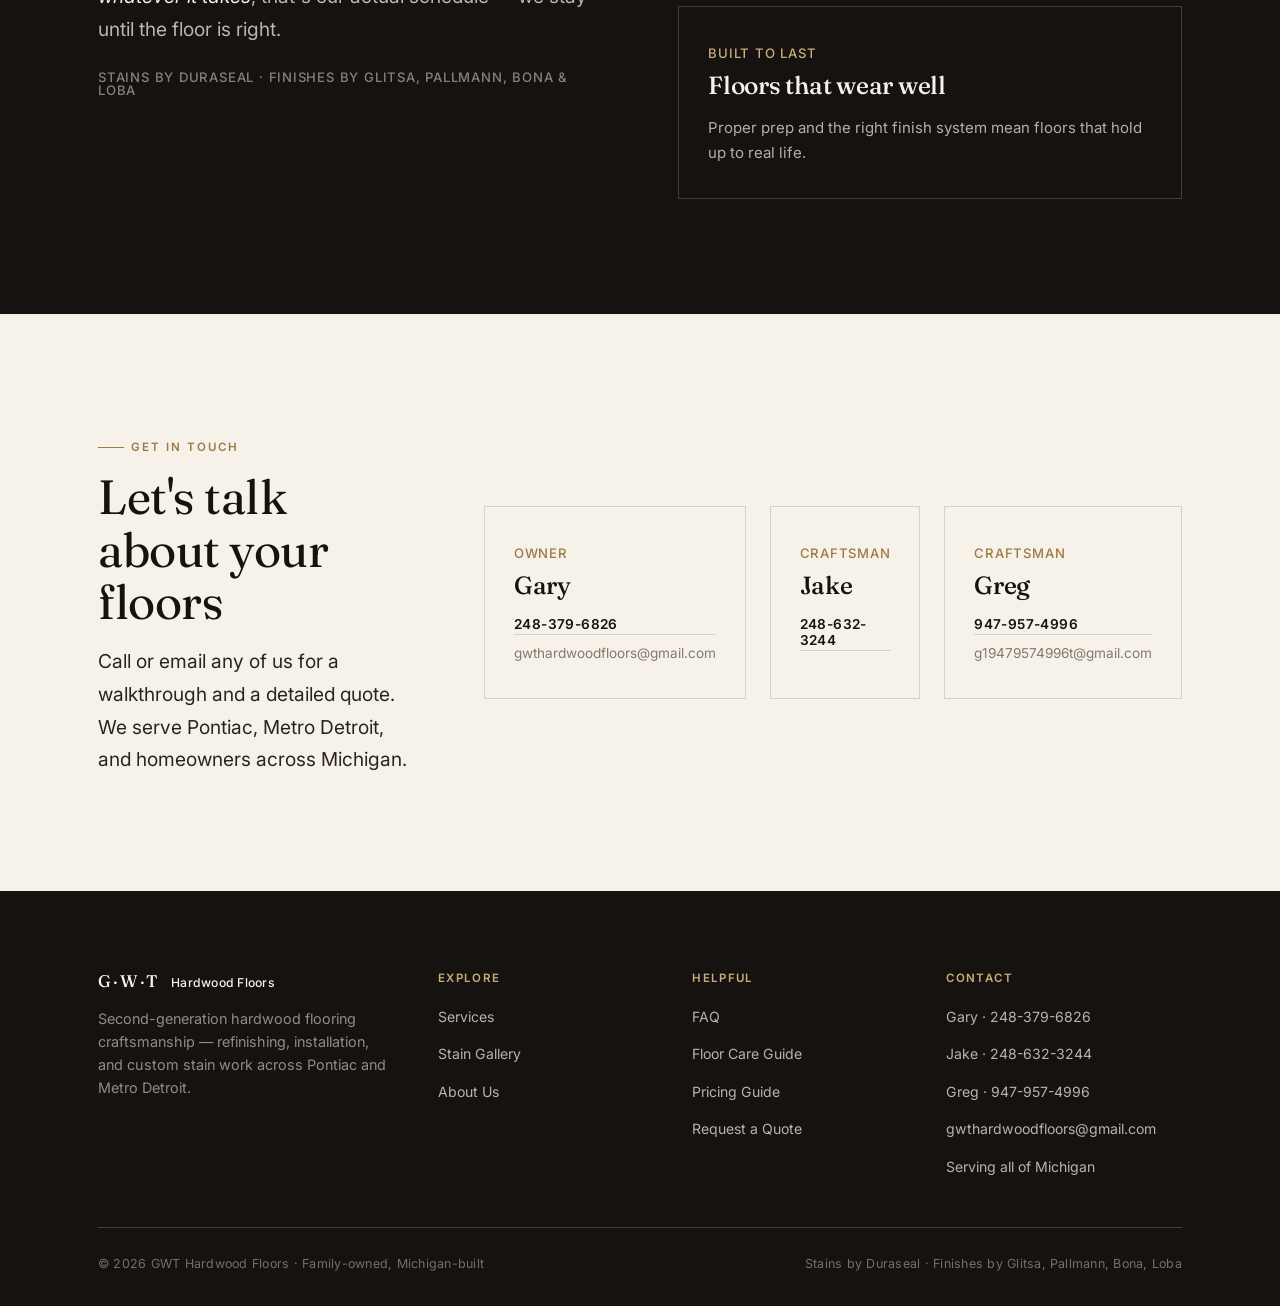
==== commit 64d910fe: "Full design rebuild — editorial high-end direction" ====
--- a/index.html
+++ b/index.html
@@ -4,10 +4,10 @@
   <meta charset="UTF-8">
   <meta name="viewport" content="width=device-width, initial-scale=1.0">
   <title>GWT Hardwood Floors — Refinishing & Installation in Metro Detroit</title>
-  <meta name="description" content="Second-generation, family-built hardwood flooring in Pontiac and Metro Detroit. Refinishing, installation, staircases, and custom stain mixing with 60+ years combined experience.">
+  <meta name="description" content="Second-generation, family-built hardwood flooring in Pontiac and Metro Detroit. Refinishing, installation, staircases, and hand-mixed custom stain work.">
   <link rel="preconnect" href="https://fonts.googleapis.com">
   <link rel="preconnect" href="https://fonts.gstatic.com" crossorigin>
-  <link href="https://fonts.googleapis.com/css2?family=Fraunces:opsz,wght@9..144,500;9..144,600;9..144,700&family=Hanken+Grotesk:wght@400;500;600;700&display=swap" rel="stylesheet">
+  <link href="https://fonts.googleapis.com/css2?family=Fraunces:opsz,wght@9..144,300;9..144,340;9..144,400;9..144,500;9..144,600&family=Inter:wght@400;500;600;700&display=swap" rel="stylesheet">
   <link rel="stylesheet" href="style.css">
   <script>document.documentElement.classList.add('js');</script>
 </head>
@@ -16,21 +16,32 @@
     <div class="container">
       <nav class="nav" aria-label="Primary">
         <a class="brand" href="index.html">
-          <span class="brand-mark">GWT</span>
-          <span><span class="brand-name">GWT Hardwood Floors</span><span class="brand-sub">Pontiac · Metro Detroit</span></span>
+          <span class="brand-mark">G·W·T</span>
+          <span><span class="brand-name">Hardwood Floors</span><span class="brand-sub">Pontiac · Metro Detroit</span></span>
         </a>
-        <button class="nav-toggle" aria-label="Toggle menu" aria-expanded="false" aria-controls="nav-links"><span></span></button>
-        <ul class="nav-links" id="nav-links">
+        <ul class="nav-links-desktop">
           <li><a href="index.html" class="active">Home</a></li>
           <li><a href="services.html">Services</a></li>
-          <li><a href="portfolio.html">Portfolio</a></li>
           <li><a href="stain-gallery.html">Stain Gallery</a></li>
           <li><a href="about.html">About</a></li>
           <li><a href="faq.html">FAQ</a></li>
           <li><a href="floor-care.html">Floor Care</a></li>
           <li><a href="pricing.html">Pricing</a></li>
-          <li class="nav-cta"><a class="btn" href="pricing.html#quote">Get a quote</a></li>
         </ul>
+        <div class="nav-cta-desktop"><a class="btn" href="pricing.html#quote">Request a quote</a></div>
+        <details class="nav-mobile">
+          <summary><span class="burger"><span></span><span></span><span></span></span>Menu</summary>
+          <div class="nav-mobile-panel">
+            <a href="index.html">Home</a>
+            <a href="services.html">Services</a>
+            <a href="stain-gallery.html">Stain Gallery</a>
+            <a href="about.html">About</a>
+            <a href="faq.html">FAQ</a>
+            <a href="floor-care.html">Floor Care</a>
+            <a href="pricing.html">Pricing</a>
+            <a class="btn nav-cta-mobile" href="pricing.html#quote">Request a quote</a>
+          </div>
+        </details>
       </nav>
     </div>
   </header>
@@ -39,154 +50,141 @@
     <!-- HERO -->
     <section class="hero">
       <div class="container hero-inner">
-        <div>
+        <div class="hero-copy">
           <span class="eyebrow">Second generation · Built in Michigan</span>
           <h1>Floors worth standing on for the next thirty years.</h1>
-          <p class="lead">A family-built flooring company delivering high-quality refinishing, installation, and custom stain work across Pontiac and Metro Detroit. We sand to bare wood, mix color by hand, and finish floors that look beautiful and wear well.</p>
-          <div class="hero-actions">
-            <a class="btn" href="pricing.html#quote">Start your floor transformation <span class="arrow">→</span></a>
-            <a class="btn btn--ghost" href="portfolio.html">See our work</a>
-          </div>
-        </div>
-        <aside class="stain-card" aria-label="Featured custom stain">
-          <div class="swatch swatch-grain" style="background:linear-gradient(135deg,#c8b294,#b39c7e 55%,#a8927a)"></div>
-          <div class="stain-body">
-            <div class="stain-name">WheatStone Oak</div>
-            <div class="stain-formula">Duraseal Nutmeg + Country White (1:1) · Pallmann Ultra Matte</div>
-            <span class="stain-tag">Custom mixed for Isaac &amp; Rachel</span>
-          </div>
-        </aside>
+          <p class="lead">A family-built flooring company delivering high-quality refinishing, installation, and custom stain work across Pontiac and Metro Detroit. We sand to bare wood, mix every color by hand, and finish floors that wear as well as they look.</p>
+          <div class="btn-row">
+            <a class="btn" href="pricing.html#quote">Request a quote <span class="arrow">→</span></a>
+            <a class="btn btn--ghost" href="services.html">Explore our services</a>
+          </div>
+        </div>
+        <div class="hero-media">
+          <div class="specimen">
+            <div class="specimen-media specimen-media--tall" style="background-image:repeating-linear-gradient(100deg, rgba(255,255,255,.05) 0px, rgba(255,255,255,.05) 1px, transparent 1px, transparent 3px), linear-gradient(155deg,#c9b393,#b39c7c 45%,#9c855f)">
+              <span class="specimen-tag">Signature blend</span>
+            </div>
+            <div class="specimen-body">
+              <div class="specimen-name">WheatStone Oak</div>
+              <div class="specimen-meta">Duraseal Nutmeg + Country White, mixed 1:1 · Pallmann Ultra Matte topcoat</div>
+            </div>
+          </div>
+        </div>
       </div>
     </section>
 
     <!-- STATS -->
-    <div class="stats">
-      <div class="stat"><div class="num">60+</div><div class="label">Years combined experience</div></div>
-      <div class="stat"><div class="num">2</div><div class="label">Generations of craftsmen</div></div>
-      <div class="stat"><div class="num">2000s</div><div class="label">Family-owned since</div></div>
-      <div class="stat"><div class="num">All MI</div><div class="label">Michigan service area</div></div>
+    <div class="container">
+      <div class="stats-strip">
+        <div class="stat"><div class="num">60+</div><div class="label">Years combined experience</div></div>
+        <div class="stat"><div class="num">2</div><div class="label">Generations of craftsmen</div></div>
+        <div class="stat"><div class="num">2000s</div><div class="label">Family-owned since</div></div>
+        <div class="stat"><div class="num">All&nbsp;MI</div><div class="label">Michigan service area</div></div>
+      </div>
     </div>
 
-    <!-- FEATURED SERVICES -->
+    <!-- WHAT WE DO -->
     <section class="section">
       <div class="container">
         <div class="section-head reveal">
           <span class="eyebrow">What we do</span>
           <h2>The work our family is known for</h2>
-          <p class="lead">From a single worn staircase to a whole-home refinish, every job gets the same care — sharp equipment, clean prep, and a finish applied right.</p>
-        </div>
-        <div class="grid grid-4 reveal">
-          <article class="card">
-            <span class="card-num">01</span>
-            <h3>Refinishing</h3>
-            <p>Sanding tired floors back to bare wood and bringing them back to life with the right stain and finish system.</p>
-            <a href="services.html#refinishing">Learn more →</a>
-          </article>
-          <article class="card">
-            <span class="card-num">02</span>
-            <h3>Installation</h3>
-            <p>New solid and engineered hardwood laid level, tight, and true — built to settle in and last for decades.</p>
-            <a href="services.html#installation">Learn more →</a>
-          </article>
-          <article class="card">
-            <span class="card-num">03</span>
-            <h3>Staircases</h3>
-            <p>Treads, risers, and rails refinished or rebuilt so your stairs match the floors they connect.</p>
-            <a href="services.html#staircases">Learn more →</a>
-          </article>
-          <article class="card">
-            <span class="card-num">04</span>
-            <h3>Custom Stain Mixing</h3>
-            <p>Sample boards and hand-blended color until the floor sits right with your cabinets, trim, and light.</p>
-            <a href="services.html#stain">Learn more →</a>
-          </article>
-        </div>
-      </div>
-    </section>
-
-    <!-- FEATURED PROJECT -->
-    <section class="section section--paper">
-      <div class="container">
-        <div class="split split--wide-left reveal">
-          <div>
-            <span class="eyebrow">Featured project</span>
-            <h2>1,750 sq ft Red Oak refinish in Bloomfield Hills</h2>
-            <p class="lead">For the residents of Isaac &amp; Rachel, the goal was a floor that tied into both the kitchen cabinetry and the bar area — two spaces with slightly different tones. We built sample boards and refined a custom mix until the color complemented both seamlessly.</p>
-            <ul class="spec-list" style="margin-top:1.5rem">
-              <li><span class="k">Wood species</span><span class="v">Red Oak · 2¼″ × ¾″</span></li>
-              <li><span class="k">Stain formula</span><span class="v">Duraseal Nutmeg + Country White (1:1)</span></li>
-              <li><span class="k">Finish system</span><span class="v">Pallmann Ultra Matte water-based</span></li>
-              <li><span class="k">Result</span><span class="v">WheatStone Oak</span></li>
-            </ul>
-            <div style="margin-top:1.75rem"><a class="btn btn--ghost-dark" href="portfolio.html">Read the full case study →</a></div>
-          </div>
-          <div class="photo">
-            <span>Project photo<small>Isaac &amp; Rachel — finished Red Oak, WheatStone Oak tone</small></span>
-          </div>
-        </div>
-      </div>
-    </section>
-
-    <!-- TRUST -->
+          <p class="lead" style="margin-top:1rem">From a single worn staircase to a whole-home refinish, every job gets the same care — sharp equipment, clean prep, and a finish applied right.</p>
+        </div>
+        <div class="row-list reveal">
+          <div class="row-item">
+            <span class="cap">Refinish</span>
+            <div>
+              <h3>Refinishing</h3>
+              <p class="desc">Sanding tired floors back to bare wood and bringing them back to life with the right stain and finish system.</p>
+              <div class="row-foot"><a class="link-arrow" href="services.html#refinishing">Learn more <span class="arrow">→</span></a></div>
+            </div>
+          </div>
+          <div class="row-item">
+            <span class="cap">Install</span>
+            <div>
+              <h3>Installation</h3>
+              <p class="desc">New solid and engineered hardwood laid level, tight, and true — built to settle in and last for decades.</p>
+              <div class="row-foot"><a class="link-arrow" href="services.html#installation">Learn more <span class="arrow">→</span></a></div>
+            </div>
+          </div>
+          <div class="row-item">
+            <span class="cap">Stairs</span>
+            <div>
+              <h3>Staircases</h3>
+              <p class="desc">Treads, risers, and rails refinished or rebuilt so your stairs match the floors they connect.</p>
+              <div class="row-foot"><a class="link-arrow" href="services.html#staircases">Learn more <span class="arrow">→</span></a></div>
+            </div>
+          </div>
+          <div class="row-item">
+            <span class="cap">Color</span>
+            <div>
+              <h3>Custom Stain Mixing</h3>
+              <p class="desc">Sample boards and hand-blended Duraseal color until the floor sits right with your cabinets, trim, and light.</p>
+              <div class="row-foot"><a class="link-arrow" href="services.html#stain">Learn more <span class="arrow">→</span></a></div>
+            </div>
+          </div>
+        </div>
+      </div>
+    </section>
+
+    <!-- WHY GWT -->
     <section class="section section--dark">
       <div class="container">
         <div class="split reveal">
           <div>
-            <span class="eyebrow">Why families call us back</span>
+            <span class="eyebrow eyebrow--dark">Why families call us back</span>
             <h2>A family business, not a franchise.</h2>
-            <p class="lead">Gary and Mary Turner started this company in the early 2000s on craftsmanship, honesty, and respect. Their sons Jake and Greg grew up learning the trade at their father's side and carry it forward today. When we say <em>whatever it takes</em>, that's our actual schedule — we stay until the floor is right.</p>
-            <p style="margin-top:1.2rem;color:var(--cream-dim)">We finish with professional-grade products chosen for the job, not the shelf:</p>
-            <div class="brands-row" style="margin-top:1rem">
-              <span>Glitsa</span><span>Duraseal</span><span>Pallmann</span><span>Bona</span><span>Loba</span>
-            </div>
-          </div>
-          <div class="grid" style="gap:1rem">
-            <div class="contact-card">
-              <div class="role">Reliable</div>
-              <div class="name">We show up and finish</div>
-              <p style="color:var(--cream-dim);font-size:.95rem;margin:0">Clear timelines, clean job sites, and honest updates from start to last coat.</p>
-            </div>
-            <div class="contact-card">
-              <div class="role">Skilled</div>
-              <div class="name">Color matched by hand</div>
-              <p style="color:var(--cream-dim);font-size:.95rem;margin:0">Custom stain mixing and sample boards so the finished floor is the one you pictured.</p>
-            </div>
-            <div class="contact-card">
-              <div class="role">Built to last</div>
-              <div class="name">Floors that wear well</div>
-              <p style="color:var(--cream-dim);font-size:.95rem;margin:0">Proper prep and the right finish system mean floors that hold up to real life.</p>
-            </div>
-          </div>
-        </div>
-      </div>
-    </section>
-
-    <!-- CONTACT STRIP -->
-    <section class="section section--espresso" id="contact">
+            <p class="lead" style="color:rgba(246,242,234,.74); margin-top:1.1rem">Gary and Mary Turner started this company in the early 2000s on craftsmanship, honesty, and respect. Their sons Jake and Greg grew up learning the trade at their father's side and carry it forward today. When we say <em style="color:var(--bone)">whatever it takes</em>, that's our actual schedule — we stay until the floor is right.</p>
+            <p class="cap" style="margin-top:1.6rem;color:rgba(246,242,234,.5)">Stains by Duraseal · Finishes by Glitsa, Pallmann, Bona &amp; Loba</p>
+          </div>
+          <div class="grid" style="gap:1.2rem">
+            <div class="plate plate--dark">
+              <span class="cap" style="color:var(--brass-soft)">Reliable</span>
+              <h3 style="color:var(--bone)">We show up and finish</h3>
+              <p>Clear timelines, clean job sites, and honest updates from start to last coat.</p>
+            </div>
+            <div class="plate plate--dark">
+              <span class="cap" style="color:var(--brass-soft)">Skilled</span>
+              <h3 style="color:var(--bone)">Color matched by hand</h3>
+              <p>Custom Duraseal mixing and sample boards so the finished floor is the one you pictured.</p>
+            </div>
+            <div class="plate plate--dark">
+              <span class="cap" style="color:var(--brass-soft)">Built to last</span>
+              <h3 style="color:var(--bone)">Floors that wear well</h3>
+              <p>Proper prep and the right finish system mean floors that hold up to real life.</p>
+            </div>
+          </div>
+        </div>
+      </div>
+    </section>
+
+    <!-- CONTACT -->
+    <section class="section">
       <div class="container">
-        <div class="contact-strip reveal">
+        <div class="split split--wide-left reveal">
           <div>
             <span class="eyebrow">Get in touch</span>
             <h2>Let's talk about your floors</h2>
-            <p class="lead">Call or email any of us for a walkthrough and a detailed quote. We serve Pontiac, Metro Detroit, and homeowners across Michigan.</p>
-          </div>
-          <div class="contact-cards">
-            <div class="contact-card">
-              <div class="role">Owner</div>
-              <div class="name">Gary</div>
-              <a class="tel" href="tel:+12483796826">248-379-6826</a>
-              <a href="mailto:gwthardwoodfloors@gmail.com">gwthardwoodfloors@gmail.com</a>
-            </div>
-            <div class="contact-card">
-              <div class="role">Craftsman</div>
-              <div class="name">Jake</div>
-              <a class="tel" href="tel:+12486323244">248-632-3244</a>
-            </div>
-            <div class="contact-card">
-              <div class="role">Craftsman</div>
-              <div class="name">Greg</div>
-              <a class="tel" href="tel:+19479574996">947-957-4996</a>
-              <a href="mailto:g19479574996t@gmail.com">g19479574996t@gmail.com</a>
+            <p class="lead" style="margin-top:1rem">Call or email any of us for a walkthrough and a detailed quote. We serve Pontiac, Metro Detroit, and homeowners across Michigan.</p>
+          </div>
+          <div class="grid grid-3">
+            <div class="plate">
+              <span class="cap">Owner</span>
+              <h3>Gary</h3>
+              <p><a class="link-arrow" href="tel:+12483796826" style="display:block;margin-top:.5rem">248-379-6826</a></p>
+              <p style="margin-top:.4rem"><a href="mailto:gwthardwoodfloors@gmail.com" style="font-size:.85rem;color:var(--mist)">gwthardwoodfloors@gmail.com</a></p>
+            </div>
+            <div class="plate">
+              <span class="cap">Craftsman</span>
+              <h3>Jake</h3>
+              <p><a class="link-arrow" href="tel:+12486323244" style="display:block;margin-top:.5rem">248-632-3244</a></p>
+            </div>
+            <div class="plate">
+              <span class="cap">Craftsman</span>
+              <h3>Greg</h3>
+              <p><a class="link-arrow" href="tel:+19479574996" style="display:block;margin-top:.5rem">947-957-4996</a></p>
+              <p style="margin-top:.4rem"><a href="mailto:g19479574996t@gmail.com" style="font-size:.85rem;color:var(--mist)">g19479574996t@gmail.com</a></p>
             </div>
           </div>
         </div>
@@ -194,53 +192,29 @@
     </section>
   </main>
 
-  <!-- FOOTER (shared) -->
   <footer class="site-footer">
     <div class="container">
-      <div class="footer-grid">
+      <div class="footer-top">
         <div class="footer-brand">
-          <a class="brand" href="index.html">
-            <span class="brand-mark">GWT</span>
-            <span><span class="brand-name" style="color:var(--cream)">GWT Hardwood Floors</span></span>
-          </a>
+          <a class="brand" href="index.html"><span class="brand-mark">G·W·T</span><span><span class="brand-name">Hardwood Floors</span></span></a>
           <p>Second-generation hardwood flooring craftsmanship — refinishing, installation, and custom stain work across Pontiac and Metro Detroit.</p>
         </div>
-        <div>
-          <h4>Explore</h4>
-          <ul class="footer-links">
-            <li><a href="services.html">Services</a></li>
-            <li><a href="portfolio.html">Project Portfolio</a></li>
-            <li><a href="stain-gallery.html">Stain Gallery</a></li>
-            <li><a href="about.html">About Us</a></li>
-          </ul>
-        </div>
-        <div>
-          <h4>Helpful</h4>
-          <ul class="footer-links">
-            <li><a href="faq.html">FAQ</a></li>
-            <li><a href="floor-care.html">Floor Care Guide</a></li>
-            <li><a href="pricing.html">Pricing Guide</a></li>
-            <li><a href="pricing.html#quote">Request a Quote</a></li>
-          </ul>
-        </div>
-        <div>
-          <h4>Contact</h4>
-          <div class="footer-contact">
-            <span class="tel">Gary · 248-379-6826</span>
-            <span class="tel">Jake · 248-632-3244</span>
-            <span class="tel">Greg · 947-957-4996</span>
-            <a href="mailto:gwthardwoodfloors@gmail.com">gwthardwoodfloors@gmail.com</a>
-            <span>Serving all of Michigan</span>
-          </div>
-        </div>
+        <div class="footer-col"><h4>Explore</h4><ul><li><a href="services.html">Services</a></li><li><a href="stain-gallery.html">Stain Gallery</a></li><li><a href="about.html">About Us</a></li></ul></div>
+        <div class="footer-col"><h4>Helpful</h4><ul><li><a href="faq.html">FAQ</a></li><li><a href="floor-care.html">Floor Care Guide</a></li><li><a href="pricing.html">Pricing Guide</a></li><li><a href="pricing.html#quote">Request a Quote</a></li></ul></div>
+        <div class="footer-col"><h4>Contact</h4><ul>
+          <li><a href="tel:+12483796826">Gary · 248-379-6826</a></li>
+          <li><a href="tel:+12486323244">Jake · 248-632-3244</a></li>
+          <li><a href="tel:+19479574996">Greg · 947-957-4996</a></li>
+          <li><a href="mailto:gwthardwoodfloors@gmail.com">gwthardwoodfloors@gmail.com</a></li>
+          <li><span>Serving all of Michigan</span></li>
+        </ul></div>
       </div>
       <div class="footer-bottom">
         <span>© 2026 GWT Hardwood Floors · Family-owned, Michigan-built</span>
-        <span>Glitsa · Duraseal · Pallmann · Bona · Loba</span>
+        <span>Stains by Duraseal · Finishes by Glitsa, Pallmann, Bona, Loba</span>
       </div>
     </div>
   </footer>
-
   <script src="main.js"></script>
 </body>
 </html>
--- a/style.css
+++ b/style.css
@@ -1,544 +1,357 @@
 /* ==========================================================================
-   GWT Hardwood Floors — shared stylesheet
-   Design idea: deep walnut (finished wood) against warm sanded oak (bare wood)
-   — the before/after of the craft. Honey-amber accent = a fresh oil finish.
-   Signature element: stain swatch cards that mirror the family's sample boards.
+   GWT HARDWOOD FLOORS — design system
+   Ink / bone / brass. Editorial serif at scale, hairlines instead of cards,
+   specimen panels instead of stock photography. See README for rationale.
    ========================================================================== */
 
-/* ----- Design tokens ---------------------------------------------------- */
 :root {
-  /* Wood-true palette */
-  --walnut:   #251a11;   /* deepest finished wood — header, hero, footer */
-  --espresso: #3a2a1c;   /* secondary dark */
-  --bark:     #4f3a28;   /* dark surface lines */
-  --oak:      #f4ecdf;   /* main page background — sanded oak */
-  --paper:    #fbf7f0;   /* raised cards / lighter surface */
-  --amber:    #b5832e;   /* honey finish accent */
-  --amber-lo: #c79a4a;   /* lighter amber for hover/links on dark */
-  --sage:     #8a9079;   /* muted green-neutral, used sparingly */
-
-  --ink:      #2a2018;   /* body text on light */
-  --muted:    #6f6052;   /* secondary text on light */
-  --cream:    #f3ead9;   /* text on dark */
-  --cream-dim:#c9bba6;   /* secondary text on dark */
-  --line:     #e2d6c2;   /* hairline on light */
-  --line-dk:  #4a3725;   /* hairline on dark */
+  /* Color */
+  --ink:        #15120F;
+  --ink-soft:   #2B241D;
+  --bone:       #F6F2EA;
+  --paper:      #FBF8F2;
+  --parchment:  #EEE6D6;
+  --walnut:     #3B2A1E;
+  --brass:      #9C7A45;
+  --brass-soft: #C9AD7C;
+  --mist:       #84796A;
+  --line:       rgba(21,18,15,.14);
+  --line-soft:  rgba(21,18,15,.08);
+  --line-dk:    rgba(246,242,234,.20);
+  --line-dk-soft: rgba(246,242,234,.10);
 
   /* Type */
-  --display: "Fraunces", "Iowan Old Style", Georgia, serif;
-  --body: "Hanken Grotesk", system-ui, -apple-system, Segoe UI, Roboto, sans-serif;
+  --serif: 'Fraunces', serif;
+  --sans:  'Inter', sans-serif;
 
   /* Rhythm */
-  --container: 1140px;
-  --gap: clamp(1rem, 2.5vw, 2rem);
-  --radius: 14px;
-  --shadow: 0 18px 40px -24px rgba(37, 26, 17, .45);
-}
-
-/* ----- Reset / base ----------------------------------------------------- */
+  --section-pad: clamp(4.5rem, 9vw, 8rem);
+  --container-w: 1180px;
+  --side-pad: clamp(1.25rem, 5vw, 3rem);
+}
+
+/* ----- Reset --------------------------------------------------------- */
 *, *::before, *::after { box-sizing: border-box; }
-* { margin: 0; }
-
 html { scroll-behavior: smooth; }
-
 body {
-  font-family: var(--body);
-  color: var(--ink);
-  background: var(--oak);
+  margin: 0;
+  background: var(--bone);
+  color: var(--ink-soft);
+  font-family: var(--sans);
+  font-size: 16px;
   line-height: 1.65;
-  font-size: 1.0625rem;
   -webkit-font-smoothing: antialiased;
   text-rendering: optimizeLegibility;
 }
-
 img { max-width: 100%; display: block; }
-a { color: var(--amber); text-decoration-thickness: 1px; text-underline-offset: 3px; }
-
-h1, h2, h3, h4 {
-  font-family: var(--display);
-  font-weight: 600;
-  line-height: 1.08;
-  letter-spacing: -0.01em;
-  color: var(--walnut);
-  text-wrap: balance;
-}
-h1 { font-size: clamp(2.4rem, 5.2vw, 4rem); }
-h2 { font-size: clamp(1.9rem, 3.6vw, 2.7rem); }
-h3 { font-size: clamp(1.25rem, 2vw, 1.55rem); }
-p { max-width: 68ch; }
-
-/* ----- Layout helpers --------------------------------------------------- */
-.container { width: min(100% - 2.4rem, var(--container)); margin-inline: auto; }
-.section { padding-block: clamp(3.5rem, 8vw, 6.5rem); }
+a { color: inherit; text-decoration: none; }
+ul { list-style: none; margin: 0; padding: 0; }
+h1, h2, h3, h4, p { margin: 0; }
+button { font: inherit; background: none; border: none; cursor: pointer; color: inherit; }
+
+.container { max-width: var(--container-w); margin-inline: auto; padding-inline: var(--side-pad); }
+
+/* ----- Typography ------------------------------------------------------ */
+h1, h2, h3 { font-family: var(--serif); font-weight: 400; color: var(--ink); letter-spacing: -0.01em; }
+
+h1 { font-size: clamp(2.6rem, 6vw, 5rem); font-weight: 340; line-height: 1.04; letter-spacing: -0.022em; }
+h2 { font-size: clamp(1.9rem, 4vw, 3rem); line-height: 1.1; }
+h3 { font-size: clamp(1.25rem, 2vw, 1.55rem); font-weight: 500; }
+
+.lead { font-size: clamp(1.05rem, 1.6vw, 1.2rem); color: var(--ink-soft); line-height: 1.7; max-width: 46ch; }
+.lead--wide { max-width: 60ch; }
+
+.eyebrow {
+  display: inline-flex; align-items: center; gap: .65em;
+  font: 600 .72rem/1 var(--sans); letter-spacing: .17em; text-transform: uppercase;
+  color: var(--brass); margin-bottom: 1.1rem;
+}
+.eyebrow::before { content: ''; width: 26px; height: 1px; background: var(--brass); flex-shrink: 0; }
+.eyebrow--dark { color: var(--brass-soft); }
+
+.cap { font: 500 .82rem/1 var(--sans); letter-spacing: .06em; text-transform: uppercase; color: var(--mist); }
+
+em { font-style: italic; color: var(--ink); }
+
+/* ----- Buttons ----------------------------------------------------------- */
+.btn {
+  display: inline-flex; align-items: center; gap: .6rem;
+  font: 600 .8rem var(--sans); letter-spacing: .08em; text-transform: uppercase;
+  padding: 1rem 1.9rem; border: 1px solid var(--ink); background: var(--ink); color: var(--bone);
+  transition: background .25s ease, color .25s ease, border-color .25s ease;
+  white-space: nowrap;
+}
+.btn:hover { background: var(--brass); border-color: var(--brass); color: var(--ink); }
+.btn .arrow { transition: transform .25s ease; }
+.btn:hover .arrow { transform: translateX(3px); }
+
+.btn--ghost { background: transparent; color: var(--ink); border-color: var(--ink); }
+.btn--ghost:hover { background: var(--ink); color: var(--bone); border-color: var(--ink); }
+
+.btn--ghost-dark { background: transparent; color: var(--bone); border-color: var(--line-dk); }
+.btn--ghost-dark:hover { background: var(--brass-soft); color: var(--ink); border-color: var(--brass-soft); }
+
+.link-arrow {
+  display: inline-flex; align-items: center; gap: .45em;
+  font: 600 .85rem var(--sans); letter-spacing: .03em; color: var(--ink);
+  border-bottom: 1px solid var(--line); padding-bottom: .15rem;
+  transition: border-color .2s ease, color .2s ease;
+}
+.link-arrow:hover { color: var(--brass); border-color: var(--brass); }
+.link-arrow .arrow { transition: transform .2s ease; }
+.link-arrow:hover .arrow { transform: translateX(3px); }
+
+.btn-row { display: flex; flex-wrap: wrap; gap: 1rem; }
+
+/* ----- Header / nav ------------------------------------------------------ */
+.site-header {
+  position: sticky; top: 0; z-index: 50;
+  background: rgba(246,242,234,.92); backdrop-filter: blur(8px);
+  border-bottom: 1px solid var(--line);
+}
+.nav { display: flex; align-items: center; justify-content: space-between; padding-block: 1.3rem; gap: 2rem; }
+
+.brand { display: flex; align-items: baseline; gap: .65rem; }
+.brand-mark { font: 500 1.05rem var(--serif); letter-spacing: .14em; color: var(--ink); }
+.brand-name { display: block; font: 500 .76rem var(--sans); letter-spacing: .02em; color: var(--ink); }
+.brand-sub { display: block; font: 500 .64rem var(--sans); letter-spacing: .1em; text-transform: uppercase; color: var(--mist); margin-top: .15rem; }
+
+.nav-links-desktop { display: flex; align-items: center; gap: 2.1rem; }
+.nav-links-desktop a {
+  font: 600 .76rem var(--sans); letter-spacing: .09em; text-transform: uppercase; color: var(--ink-soft);
+  position: relative; padding-bottom: .3rem;
+}
+.nav-links-desktop a::after {
+  content: ''; position: absolute; left: 0; right: 0; bottom: 0; height: 1px; background: var(--brass);
+  transform: scaleX(0); transform-origin: left; transition: transform .25s ease;
+}
+.nav-links-desktop a:hover::after, .nav-links-desktop a.active::after { transform: scaleX(1); }
+.nav-links-desktop a.active { color: var(--ink); }
+
+.nav-cta-desktop { flex-shrink: 0; }
+
+/* Mobile nav — native <details>, works with zero JS */
+.nav-mobile { display: none; }
+.nav-mobile summary {
+  list-style: none; cursor: pointer;
+  display: flex; align-items: center; gap: .6rem;
+  font: 600 .76rem var(--sans); letter-spacing: .1em; text-transform: uppercase; color: var(--ink);
+}
+.nav-mobile summary::-webkit-details-marker { display: none; }
+.nav-mobile .burger { position: relative; width: 20px; height: 14px; flex-shrink: 0; }
+.nav-mobile .burger span {
+  position: absolute; left: 0; right: 0; height: 1px; background: var(--ink); transition: transform .2s ease, opacity .2s ease, top .2s ease;
+}
+.nav-mobile .burger span:nth-child(1) { top: 0; }
+.nav-mobile .burger span:nth-child(2) { top: 6px; }
+.nav-mobile .burger span:nth-child(3) { top: 12px; }
+.nav-mobile[open] .burger span:nth-child(1) { top: 6px; transform: rotate(45deg); }
+.nav-mobile[open] .burger span:nth-child(2) { opacity: 0; }
+.nav-mobile[open] .burger span:nth-child(3) { top: 6px; transform: rotate(-45deg); }
+
+.nav-mobile-panel {
+  position: absolute; top: 100%; left: 0; right: 0; z-index: 45;
+  background: var(--bone); border-top: 1px solid var(--line); border-bottom: 1px solid var(--line);
+  padding: 1.4rem var(--side-pad) 1.8rem;
+  display: flex; flex-direction: column; gap: 0;
+  max-height: calc(100vh - 100%); overflow-y: auto;
+}
+.nav-mobile-panel a {
+  font: 400 1.5rem var(--serif); color: var(--ink);
+  padding: .85rem 0; border-bottom: 1px solid var(--line-soft);
+}
+.nav-mobile-panel .nav-cta-mobile { margin-top: 1.4rem; align-self: flex-start; border-bottom: none; padding: 0; }
+
+/* ----- Sections / layout ------------------------------------------------- */
+.section { padding-block: var(--section-pad); }
 .section--tight { padding-block: clamp(2.5rem, 5vw, 4rem); }
-.section--dark { background: var(--walnut); color: var(--cream); }
-.section--dark h1, .section--dark h2, .section--dark h3 { color: var(--cream); }
-.section--espresso { background: var(--espresso); color: var(--cream); }
-.section--espresso h2, .section--espresso h3 { color: var(--cream); }
-.section--paper { background: var(--paper); }
-
-.eyebrow {
-  font-family: var(--body);
-  font-weight: 700;
-  font-size: .76rem;
-  letter-spacing: .18em;
-  text-transform: uppercase;
-  color: var(--amber);
-  display: inline-flex;
-  align-items: center;
-  gap: .6rem;
-}
-.eyebrow::before {
-  content: "";
-  width: 1.8rem; height: 2px;
-  background: var(--amber);
-  display: inline-block;
-}
-.section--dark .eyebrow { color: var(--amber-lo); }
-.section--dark .eyebrow::before { background: var(--amber-lo); }
-
-.lead { font-size: 1.15rem; color: var(--muted); }
-.section--dark .lead { color: var(--cream-dim); }
-.section-head { max-width: 60ch; margin-bottom: clamp(2rem, 4vw, 3rem); }
-.section-head p { margin-top: 1rem; }
+.section--dark { background: var(--ink); color: var(--bone); }
+.section--dark h2, .section--dark h1 { color: var(--bone); }
+.section--parchment { background: var(--parchment); }
+.section--rule-top { border-top: 1px solid var(--line); }
+.section--rule-top.section--dark { border-top: 1px solid var(--line-dk); }
+
+.section-head { max-width: 56ch; margin-bottom: clamp(2.5rem, 5vw, 4rem); }
 
 .center { text-align: center; margin-inline: auto; }
-.center p { margin-inline: auto; }
-
-/* ----- Buttons ---------------------------------------------------------- */
-.btn {
-  --btn-bg: var(--amber);
-  --btn-fg: #fff;
-  display: inline-flex;
-  align-items: center;
-  gap: .55rem;
-  padding: .85rem 1.5rem;
-  border-radius: 999px;
-  background: var(--btn-bg);
-  color: var(--btn-fg);
-  font-family: var(--body);
-  font-weight: 700;
-  font-size: .98rem;
-  text-decoration: none;
-  border: 1.5px solid var(--btn-bg);
-  cursor: pointer;
-  transition: transform .18s ease, box-shadow .18s ease, background .18s ease;
-}
-.btn:hover { transform: translateY(-2px); box-shadow: 0 12px 24px -12px rgba(181,131,46,.7); }
-.btn .arrow { transition: transform .18s ease; }
-.btn:hover .arrow { transform: translateX(3px); }
-.btn--ghost {
-  --btn-bg: transparent;
-  --btn-fg: var(--cream);
+.center .eyebrow::before { display: none; }
+.center .eyebrow { justify-content: center; }
+
+.split { display: grid; grid-template-columns: 1fr 1fr; gap: clamp(2.5rem, 6vw, 5rem); align-items: center; }
+.split--wide-left { grid-template-columns: 1.15fr .85fr; }
+
+/* ----- Page hero (interior pages) ---------------------------------------- */
+.page-hero { background: var(--ink); color: var(--bone); padding-block: clamp(4rem, 9vw, 6.5rem) clamp(3rem, 6vw, 4.5rem); }
+.page-hero h1 { color: var(--bone); }
+.page-hero .lead { color: rgba(246,242,234,.74); margin-top: 1.1rem; }
+
+/* ----- Home hero ---------------------------------------------------------- */
+.hero { background: var(--bone); padding-block: clamp(3rem, 7vw, 5.5rem) clamp(3.5rem, 7vw, 6rem); }
+.hero-inner { display: grid; grid-template-columns: 1.05fr .95fr; gap: clamp(2.5rem, 6vw, 5rem); align-items: center; }
+.hero-copy { animation: rise .8s cubic-bezier(.2,.7,.2,1) both; }
+.hero-copy .eyebrow { animation: rise .7s cubic-bezier(.2,.7,.2,1) both; }
+.hero-copy h1 { animation: rise .8s .08s cubic-bezier(.2,.7,.2,1) both; }
+.hero-copy .lead { animation: rise .8s .16s cubic-bezier(.2,.7,.2,1) both; margin-top: 1.3rem; }
+.hero-copy .btn-row { animation: rise .8s .24s cubic-bezier(.2,.7,.2,1) both; margin-top: 2rem; }
+.hero-media { animation: fadeIn 1.1s .2s cubic-bezier(.2,.7,.2,1) both; }
+
+@keyframes rise { from { opacity: 0; transform: translateY(14px); } to { opacity: 1; transform: none; } }
+@keyframes fadeIn { from { opacity: 0; } to { opacity: 1; } }
+
+/* ----- Specimen panel (the signature element) -----------------------------
+   Used for: hero material, stain catalog, and every "photography" slot
+   site-wide. A material swatch with a catalog tag, standing in for photos
+   until real jobsite imagery is ready. */
+.specimen { border: 1px solid var(--line); background: var(--paper); }
+.specimen--dark { border-color: var(--line-dk); background: var(--ink); }
+.specimen-media {
+  position: relative; aspect-ratio: 4 / 3.1; overflow: hidden;
+  background-image: repeating-linear-gradient(100deg, rgba(255,255,255,.05) 0px, rgba(255,255,255,.05) 1px, transparent 1px, transparent 3px);
+}
+.specimen-media--tall { aspect-ratio: 3 / 4; }
+.specimen-media--wide { aspect-ratio: 16 / 9; }
+.specimen-tag {
+  position: absolute; top: .9rem; left: .9rem;
+  font: 600 .64rem var(--sans); letter-spacing: .12em; text-transform: uppercase; color: var(--ink);
+  background: rgba(251,248,242,.88); padding: .4rem .65rem;
+}
+.specimen-body { padding: 1.3rem 1.4rem; border-top: 1px solid var(--line); }
+.specimen--dark .specimen-body { border-top-color: var(--line-dk); }
+.specimen-name { font: 500 1.05rem var(--serif); color: var(--ink); }
+.specimen--dark .specimen-name { color: var(--bone); }
+.specimen-meta { font: 400 .82rem var(--sans); color: var(--mist); margin-top: .35rem; line-height: 1.5; }
+.specimen--dark .specimen-meta { color: rgba(246,242,234,.6); }
+
+/* Generic neutral material panel (non-stain photography slots) */
+.material-panel {
+  position: relative; overflow: hidden; border: 1px solid var(--line);
+  background:
+    repeating-linear-gradient(110deg, rgba(21,18,15,.025) 0px, rgba(21,18,15,.025) 1px, transparent 1px, transparent 4px),
+    linear-gradient(160deg, var(--parchment), var(--bone) 60%);
+}
+.material-panel .specimen-tag { background: rgba(251,248,242,.9); }
+.material-panel--dark {
+  background:
+    repeating-linear-gradient(110deg, rgba(246,242,234,.035) 0px, rgba(246,242,234,.035) 1px, transparent 1px, transparent 4px),
+    linear-gradient(160deg, #221c16, #15120F 65%);
   border-color: var(--line-dk);
 }
-.btn--ghost:hover { background: rgba(255,255,255,.06); box-shadow: none; }
-.btn--ghost-dark {
-  --btn-bg: transparent;
-  --btn-fg: var(--walnut);
-  border-color: var(--walnut);
-}
-.btn--ghost-dark:hover { background: var(--walnut); color: var(--cream); box-shadow: none; }
-
-/* ----- Header / nav ----------------------------------------------------- */
-.site-header {
-  position: sticky;
-  top: 0;
-  z-index: 50;
-  background: var(--walnut);
-  border-bottom: 1px solid var(--line-dk);
-}
-.nav {
-  display: flex;
-  align-items: center;
-  justify-content: space-between;
-  gap: 1rem;
-  padding-block: .85rem;
-}
-.brand {
-  display: inline-flex;
-  align-items: center;
-  gap: .7rem;
-  text-decoration: none;
-  color: var(--cream);
-}
-.brand-mark {
-  width: 38px; height: 38px;
-  display: grid; place-items: center;
-  border-radius: 9px;
-  background: linear-gradient(150deg, var(--amber), #8c5f1c);
-  color: #fff;
-  font-family: var(--display);
-  font-weight: 600;
-  font-size: 1.05rem;
-  letter-spacing: -.02em;
-  flex: none;
-}
-.brand-name { font-family: var(--display); font-weight: 600; font-size: 1.18rem; line-height: 1; }
-.brand-sub { display: block; font-family: var(--body); font-size: .66rem; letter-spacing: .15em; text-transform: uppercase; color: var(--cream-dim); margin-top: 3px; }
-
-.nav-links {
-  display: flex;
-  align-items: center;
-  gap: .35rem;
-  list-style: none;
-  padding: 0;
-}
-.nav-links a {
-  color: var(--cream-dim);
-  text-decoration: none;
-  font-weight: 600;
-  font-size: .94rem;
-  padding: .5rem .7rem;
-  border-radius: 8px;
-  transition: color .15s ease, background .15s ease;
-}
-.nav-links a:hover { color: var(--cream); background: rgba(255,255,255,.05); }
-.nav-links a.active { color: var(--amber-lo); }
-.nav-cta { margin-left: .5rem; }
-
-.nav-toggle {
-  display: none;
-  background: none;
-  border: 1px solid var(--line-dk);
-  border-radius: 9px;
-  width: 44px; height: 42px;
-  cursor: pointer;
-  padding: 0;
-}
-.nav-toggle span, .nav-toggle span::before, .nav-toggle span::after {
-  content: "";
-  display: block;
-  width: 20px; height: 2px;
-  background: var(--cream);
-  margin-inline: auto;
-  transition: transform .2s ease, opacity .2s ease;
-}
-.nav-toggle span::before { transform: translateY(-6px); }
-.nav-toggle span::after { transform: translateY(4px); }
-.nav-toggle[aria-expanded="true"] span { background: transparent; }
-.nav-toggle[aria-expanded="true"] span::before { transform: translateY(0) rotate(45deg); }
-.nav-toggle[aria-expanded="true"] span::after { transform: translateY(-2px) rotate(-45deg); }
-
-/* ----- Hero ------------------------------------------------------------- */
-.hero {
-  background:
-    radial-gradient(120% 90% at 85% 0%, rgba(181,131,46,.16), transparent 55%),
-    linear-gradient(180deg, var(--walnut), #1c130c);
-  color: var(--cream);
-  position: relative;
-  overflow: hidden;
-}
-/* subtle grain lines — evokes wood without an image */
-.hero::after {
-  content: "";
-  position: absolute; inset: 0;
-  background-image: repeating-linear-gradient(90deg, rgba(255,255,255,.025) 0 1px, transparent 1px 64px);
-  pointer-events: none;
-}
-.hero-inner {
-  display: grid;
-  grid-template-columns: 1.25fr .9fr;
-  gap: clamp(2rem, 5vw, 4rem);
-  align-items: center;
-  padding-block: clamp(3.5rem, 8vw, 6rem);
-  position: relative;
-  z-index: 1;
-}
-.hero h1 { color: var(--cream); margin-top: 1.1rem; }
-.hero p.lead { color: var(--cream-dim); margin-top: 1.3rem; }
-.hero-actions { display: flex; flex-wrap: wrap; gap: .9rem; margin-top: 2rem; }
-
-/* Hero stain card = the signature element */
-.stain-card {
-  background: var(--paper);
-  color: var(--ink);
-  border-radius: var(--radius);
-  overflow: hidden;
-  box-shadow: var(--shadow);
-  border: 1px solid var(--line);
-}
-.stain-card .swatch { height: 168px; }
-.stain-card .stain-body { padding: 1.1rem 1.25rem 1.3rem; }
-.stain-card .stain-name { font-family: var(--display); font-size: 1.3rem; color: var(--walnut); }
-.stain-card .stain-formula {
-  font-size: .82rem; color: var(--muted); margin-top: .35rem;
-  font-variant-numeric: tabular-nums;
-}
-.stain-card .stain-tag {
-  display: inline-block; margin-top: .8rem;
-  font-size: .72rem; font-weight: 700; letter-spacing: .08em; text-transform: uppercase;
-  color: var(--amber); background: #f6ecd8; padding: .25rem .6rem; border-radius: 6px;
-}
-
-/* ----- Stat strip ------------------------------------------------------- */
-.stats {
-  display: grid;
-  grid-template-columns: repeat(4, 1fr);
-  gap: 1px;
-  background: var(--line);
-  border-block: 1px solid var(--line);
-}
-.stat { background: var(--oak); padding: 1.6rem 1.2rem; text-align: center; }
-.stat .num { font-family: var(--display); font-size: clamp(1.6rem, 3vw, 2.2rem); color: var(--amber); line-height: 1; }
-.stat .label { font-size: .82rem; color: var(--muted); margin-top: .5rem; letter-spacing: .02em; }
-
-/* ----- Card grids ------------------------------------------------------- */
-.grid { display: grid; gap: var(--gap); }
-.grid-2 { grid-template-columns: repeat(2, 1fr); }
+.material-panel--dark .specimen-tag { background: rgba(21,18,15,.78); color: var(--bone); }
+
+/* ----- Stats strip -------------------------------------------------------- */
+.stats-strip {
+  display: grid; grid-template-columns: repeat(4, 1fr);
+  border-top: 1px solid var(--line); border-bottom: 1px solid var(--line);
+}
+.stat { padding: 2.4rem 1.5rem; text-align: center; border-left: 1px solid var(--line); }
+.stat:first-child { border-left: none; }
+.stat .num { font: 340 2.4rem var(--serif); color: var(--ink); line-height: 1; }
+.stat .label { margin-top: .65rem; font: 600 .68rem var(--sans); letter-spacing: .1em; text-transform: uppercase; color: var(--mist); }
+
+/* ----- Editorial list rows (services) ------------------------------------- */
+.row-list { border-top: 1px solid var(--line); }
+.row-item { display: grid; grid-template-columns: 150px 1fr; gap: clamp(1.5rem, 4vw, 3rem); padding: clamp(2rem, 4vw, 2.8rem) 0; border-bottom: 1px solid var(--line); }
+.row-item .cap { padding-top: .35rem; }
+.row-item h3 { margin-bottom: .6rem; }
+.row-item .desc { max-width: 62ch; }
+.row-item .why { margin-top: 1rem; padding-top: 1rem; border-top: 1px solid var(--line-soft); font-size: .92rem; color: var(--ink-soft); max-width: 62ch; }
+.row-item .why strong { color: var(--brass); font-weight: 600; }
+.row-item .row-foot { margin-top: 1.1rem; }
+
+/* ----- Cards (used sparingly: values, contact) ---------------------------- */
+.plate { border: 1px solid var(--line); padding: 2rem 1.8rem; }
+.plate--dark { border-color: var(--line-dk); }
+.plate .cap { color: var(--brass); margin-bottom: .9rem; }
+.plate h3 { margin-bottom: .6rem; }
+.plate p { font-size: .94rem; color: var(--ink-soft); }
+.plate--dark p { color: rgba(246,242,234,.7); }
+
+.grid { display: grid; gap: 1.5rem; }
+.grid-2 { grid-template-columns: 1fr 1fr; }
 .grid-3 { grid-template-columns: repeat(3, 1fr); }
 .grid-4 { grid-template-columns: repeat(4, 1fr); }
 
-.card {
-  background: var(--paper);
-  border: 1px solid var(--line);
-  border-radius: var(--radius);
-  padding: 1.6rem;
-  transition: transform .2s ease, box-shadow .2s ease, border-color .2s ease;
-}
-.card:hover { transform: translateY(-4px); box-shadow: var(--shadow); border-color: #d8c39e; }
-.card .card-num {
-  font-family: var(--display); font-size: .95rem; color: var(--amber); font-weight: 600;
-  display: block; margin-bottom: .6rem;
-}
-.card h3 { margin-bottom: .5rem; }
-.card p { font-size: .96rem; color: var(--muted); }
-
-/* Service detail block */
-.service {
-  display: grid;
-  grid-template-columns: 220px 1fr;
-  gap: clamp(1rem, 4vw, 3rem);
-  padding-block: clamp(2rem, 4vw, 2.75rem);
-  border-top: 1px solid var(--line);
-}
-.service:first-of-type { border-top: 0; }
-.service .service-index { font-family: var(--display); color: var(--amber); font-size: 1.05rem; }
-.service h3 { margin: .3rem 0 0; }
-.service .service-meta { font-size: .9rem; color: var(--muted); margin-top: .4rem; }
-.service .service-body p + p { margin-top: .85rem; }
-.service .why {
-  margin-top: 1rem; padding-left: 1rem;
-  border-left: 3px solid var(--amber);
-  color: var(--ink); font-size: .97rem;
-}
-
-/* ----- Swatch component (signature) ------------------------------------- */
-.swatch {
-  position: relative;
-  background-size: cover;
-}
-.swatch-grain::after {
-  content: "";
-  position: absolute; inset: 0;
-  background-image:
-    repeating-linear-gradient(91deg, rgba(0,0,0,.05) 0 1px, transparent 1px 9px),
-    repeating-linear-gradient(91deg, rgba(255,255,255,.05) 0 1px, transparent 1px 22px);
-  mix-blend-mode: overlay;
-}
-.swatch-grid { display: grid; grid-template-columns: repeat(3, 1fr); gap: var(--gap); }
-.swatch-tile {
-  background: var(--paper);
-  border: 1px solid var(--line);
-  border-radius: var(--radius);
-  overflow: hidden;
-  transition: transform .2s ease, box-shadow .2s ease;
-}
-.swatch-tile:hover { transform: translateY(-4px); box-shadow: var(--shadow); }
-.swatch-tile .swatch { height: 130px; }
-.swatch-tile .tile-body { padding: .9rem 1rem 1.1rem; }
-.swatch-tile .tile-name { font-family: var(--display); font-size: 1.12rem; color: var(--walnut); }
-.swatch-tile .tile-note { font-size: .85rem; color: var(--muted); margin-top: .25rem; }
-
-.stain-family { margin-top: 2.5rem; }
-.stain-family h3 { margin-bottom: .4rem; }
-.stain-family > p { color: var(--muted); margin-bottom: 1.3rem; }
-
-/* ----- Photo placeholder ------------------------------------------------ */
-.photo {
-  background:
-    repeating-linear-gradient(135deg, #e9dcc6 0 14px, #e3d4bb 14px 28px);
-  border: 1px solid var(--line);
-  border-radius: var(--radius);
-  aspect-ratio: 4 / 3;
-  display: grid;
-  place-items: center;
-  text-align: center;
-  color: var(--bark);
-  position: relative;
-  overflow: hidden;
-}
-.photo span {
-  font-size: .82rem; font-weight: 700; letter-spacing: .06em; text-transform: uppercase;
-  background: rgba(251,247,240,.9); padding: .4rem .75rem; border-radius: 8px;
-  max-width: 80%;
-}
-.photo small { display: block; font-weight: 500; text-transform: none; letter-spacing: 0; color: var(--muted); margin-top: .3rem; }
-.photo-grid { display: grid; grid-template-columns: repeat(3, 1fr); gap: var(--gap); }
-
-/* ----- Project case study ----------------------------------------------- */
-.spec-list { list-style: none; padding: 0; display: grid; gap: 0; }
-.spec-list li {
-  display: flex; justify-content: space-between; gap: 1rem;
-  padding: .75rem 0; border-bottom: 1px solid var(--line);
-  font-size: .96rem;
-}
-.spec-list .k { color: var(--muted); }
-.spec-list .v { font-weight: 600; text-align: right; }
-
-.split { display: grid; grid-template-columns: 1fr 1fr; gap: clamp(1.5rem, 5vw, 4rem); align-items: center; }
-.split--wide-left { grid-template-columns: 1.2fr .8fr; }
-
-/* ----- FAQ (native details/summary) ------------------------------------- */
-.faq { max-width: 820px; }
-.faq details {
-  border-bottom: 1px solid var(--line);
-}
-.faq summary {
-  list-style: none;
-  cursor: pointer;
-  padding: 1.15rem 2.5rem 1.15rem 0;
-  font-family: var(--display);
-  font-size: 1.15rem;
-  color: var(--walnut);
-  position: relative;
-}
-.faq summary::-webkit-details-marker { display: none; }
-.faq summary::after {
-  content: "+";
-  position: absolute; right: .2rem; top: 50%; transform: translateY(-50%);
-  font-family: var(--body); font-size: 1.6rem; color: var(--amber); line-height: 1;
-  transition: transform .2s ease;
-}
-.faq details[open] summary::after { content: "–"; }
-.faq details[open] summary { color: var(--amber); }
-.faq .answer { padding: 0 2.5rem 1.4rem 0; color: var(--muted); }
-.faq .answer p + p { margin-top: .8rem; }
-
-/* ----- Pricing ---------------------------------------------------------- */
-.price-grid { display: grid; grid-template-columns: repeat(3, 1fr); gap: var(--gap); }
-.price-card {
-  background: var(--paper);
-  border: 1px solid var(--line);
-  border-radius: var(--radius);
-  padding: 1.75rem;
-  display: flex; flex-direction: column;
-}
-.price-card.feature { border-color: var(--amber); box-shadow: var(--shadow); }
-.price-card .pc-tag { font-size: .74rem; font-weight: 700; letter-spacing: .1em; text-transform: uppercase; color: var(--amber); }
-.price-card h3 { margin: .5rem 0 .25rem; }
-.price-card .price { font-family: var(--display); font-size: 1.9rem; color: var(--walnut); margin: .5rem 0; }
-.price-card .price small { font-family: var(--body); font-size: .85rem; color: var(--muted); font-weight: 500; }
-.price-card ul { list-style: none; padding: 0; margin: 1rem 0 1.4rem; display: grid; gap: .55rem; }
-.price-card li { font-size: .94rem; padding-left: 1.4rem; position: relative; color: var(--ink); }
-.price-card li::before { content: "✓"; position: absolute; left: 0; color: var(--amber); font-weight: 700; }
-.price-card .btn { margin-top: auto; justify-content: center; }
-
-.factor-grid { display: grid; grid-template-columns: repeat(2, 1fr); gap: var(--gap); margin-top: 1rem; }
-.factor { display: flex; gap: .9rem; }
-.factor .dot { flex: none; width: 10px; height: 10px; border-radius: 50%; background: var(--amber); margin-top: .55rem; }
-.factor h4 { font-family: var(--display); font-size: 1.1rem; color: var(--walnut); }
-.factor p { font-size: .93rem; color: var(--muted); margin-top: .2rem; }
-
-/* ----- Care guide steps ------------------------------------------------- */
-.guide-block { border-top: 1px solid var(--line); padding-block: clamp(1.75rem, 3.5vw, 2.5rem); }
-.guide-block:first-of-type { border-top: 0; }
-.guide-block h3 { display: flex; align-items: baseline; gap: .75rem; }
-.guide-block h3 .step { font-size: .9rem; color: var(--amber); font-family: var(--body); font-weight: 700; letter-spacing: .08em; }
-.do-dont { display: grid; grid-template-columns: 1fr 1fr; gap: var(--gap); margin-top: 1.1rem; }
-.do-dont .col { background: var(--paper); border: 1px solid var(--line); border-radius: var(--radius); padding: 1.25rem 1.4rem; }
-.do-dont h4 { font-family: var(--display); font-size: 1.1rem; margin-bottom: .6rem; }
-.do-dont ul { padding-left: 1.1rem; margin: 0; display: grid; gap: .4rem; }
-.do-dont li { font-size: .94rem; color: var(--muted); }
-.do-dont .do h4 { color: #5b7a3f; }
-.do-dont .dont h4 { color: #a14b2e; }
-
-.checklist { list-style: none; padding: 0; display: grid; gap: .7rem; margin-top: 1rem; }
-.checklist li { padding-left: 1.8rem; position: relative; }
-.checklist li::before {
-  content: ""; position: absolute; left: 0; top: .45rem;
-  width: 12px; height: 12px; border: 2px solid var(--amber); border-radius: 3px;
-}
-
-/* ----- Contact strip ---------------------------------------------------- */
-.contact-strip { display: grid; grid-template-columns: 1.1fr 1fr; gap: clamp(1.5rem, 4vw, 3rem); align-items: center; }
-.contact-cards { display: grid; grid-template-columns: repeat(3, 1fr); gap: 1rem; }
-.contact-card {
-  background: rgba(255,255,255,.04);
-  border: 1px solid var(--line-dk);
-  border-radius: var(--radius);
-  padding: 1.2rem;
-}
-.contact-card .role { font-size: .72rem; letter-spacing: .12em; text-transform: uppercase; color: var(--amber-lo); font-weight: 700; }
-.contact-card .name { font-family: var(--display); font-size: 1.2rem; color: var(--cream); margin: .3rem 0 .6rem; }
-.contact-card a { display: block; color: var(--cream-dim); text-decoration: none; font-size: .92rem; word-break: break-word; }
-.contact-card a:hover { color: var(--amber-lo); }
-.contact-card a.tel { color: var(--cream); font-weight: 600; font-size: 1.02rem; margin-bottom: .25rem; }
-
-/* ----- Footer ----------------------------------------------------------- */
-.site-footer { background: var(--walnut); color: var(--cream-dim); padding-block: clamp(3rem, 6vw, 4.5rem) 2rem; }
-.footer-grid { display: grid; grid-template-columns: 1.4fr 1fr 1fr 1.2fr; gap: clamp(1.5rem, 4vw, 3rem); }
-.site-footer h4 { font-family: var(--body); font-size: .78rem; letter-spacing: .14em; text-transform: uppercase; color: var(--cream); margin-bottom: 1rem; }
-.site-footer a { color: var(--cream-dim); text-decoration: none; }
-.site-footer a:hover { color: var(--amber-lo); }
-.footer-links { list-style: none; padding: 0; display: grid; gap: .55rem; }
-.footer-links a { font-size: .94rem; }
-.footer-brand p { font-size: .94rem; margin-top: 1rem; max-width: 36ch; }
-.footer-contact { display: grid; gap: .5rem; font-size: .94rem; }
-.footer-contact .tel { color: var(--cream); font-weight: 600; }
-.footer-bottom {
-  border-top: 1px solid var(--line-dk);
-  margin-top: 2.5rem; padding-top: 1.5rem;
-  display: flex; justify-content: space-between; flex-wrap: wrap; gap: .8rem;
-  font-size: .85rem;
-}
-.brands-row { display: flex; flex-wrap: wrap; gap: .5rem 1.4rem; align-items: center; }
-.brands-row span { font-family: var(--display); font-size: 1.05rem; color: var(--cream); opacity: .85; }
-
-/* ----- Page hero (inner pages) ------------------------------------------ */
-.page-hero { background: linear-gradient(180deg, var(--walnut), #1d140c); color: var(--cream); }
-.page-hero .container { padding-block: clamp(3rem, 6vw, 4.5rem); }
-.page-hero h1 { color: var(--cream); margin-top: 1rem; }
-.page-hero p { color: var(--cream-dim); margin-top: 1rem; font-size: 1.12rem; }
-
-/* ----- Reveal animation ------------------------------------------------- */
-/* Hidden-first state only applies when JS is active (.js on <html>), so the
-   site stays fully readable if JavaScript is disabled or fails to load. */
-.js .reveal { opacity: 0; transform: translateY(18px); transition: opacity .6s ease, transform .6s ease; }
+/* ----- Spec list (key/value rows) ----------------------------------------- */
+.spec-list { border-top: 1px solid var(--line); }
+.spec-list li { display: flex; justify-content: space-between; gap: 1.5rem; padding: .95rem 0; border-bottom: 1px solid var(--line); font-size: .94rem; }
+.spec-list .k { color: var(--mist); }
+.spec-list .v { color: var(--ink); font-weight: 500; text-align: right; }
+.spec-list--dark { border-top-color: var(--line-dk); }
+.spec-list--dark li { border-bottom-color: var(--line-dk); }
+.spec-list--dark .k { color: rgba(246,242,234,.55); }
+.spec-list--dark .v { color: var(--bone); }
+
+/* ----- Pricing rows --------------------------------------------------------- */
+.rate-list { border-top: 1px solid var(--line); }
+.rate-row { display: grid; grid-template-columns: 1fr auto; align-items: baseline; gap: 1.5rem; padding: clamp(1.8rem, 3vw, 2.4rem) 0; border-bottom: 1px solid var(--line); }
+.rate-row .cap { margin-bottom: .5rem; }
+.rate-row .desc { margin-top: .6rem; max-width: 56ch; color: var(--ink-soft); font-size: .94rem; }
+.rate-row .price { font: 340 2.1rem var(--serif); color: var(--ink); white-space: nowrap; }
+.rate-row .price small { font-family: var(--sans); font-size: .85rem; font-weight: 500; color: var(--mist); letter-spacing: 0; }
+.rate-includes { margin-top: 1rem; display: flex; flex-wrap: wrap; gap: .5rem 1.3rem; }
+.rate-includes span { font-size: .82rem; color: var(--mist); }
+.rate-includes span::before { content: '— '; color: var(--brass); }
+
+/* ----- FAQ ------------------------------------------------------------------ */
+.faq-list { border-top: 1px solid var(--line); }
+.faq-item { border-bottom: 1px solid var(--line); }
+.faq-item summary {
+  list-style: none; cursor: pointer; display: flex; align-items: center; justify-content: space-between; gap: 1.5rem;
+  padding: 1.6rem 0; font: 400 1.12rem var(--serif); color: var(--ink);
+}
+.faq-item summary::-webkit-details-marker { display: none; }
+.faq-item .toggle { flex-shrink: 0; width: 22px; height: 22px; position: relative; }
+.faq-item .toggle::before, .faq-item .toggle::after {
+  content: ''; position: absolute; top: 50%; left: 50%; background: var(--brass); transition: transform .2s ease;
+}
+.faq-item .toggle::before { width: 14px; height: 1px; transform: translate(-50%,-50%); }
+.faq-item .toggle::after { width: 1px; height: 14px; transform: translate(-50%,-50%); }
+.faq-item[open] .toggle::after { transform: translate(-50%,-50%) rotate(90deg); opacity: 0; }
+.faq-item .answer { padding-bottom: 1.7rem; max-width: 65ch; color: var(--ink-soft); }
+
+/* ----- Care lists ------------------------------------------------------------ */
+.tick-list li { padding: .8rem 0 .8rem 1.6rem; border-bottom: 1px solid var(--line-soft); position: relative; font-size: .96rem; }
+.tick-list li::before { content: ''; position: absolute; left: 0; top: 1.15rem; width: 9px; height: 1px; background: var(--brass); }
+.tick-list--avoid li::before { background: var(--mist); }
+
+/* ----- Footer ------------------------------------------------------------------ */
+.site-footer { background: var(--ink); color: rgba(246,242,234,.8); padding-block: clamp(3.5rem, 7vw, 5rem) 2rem; }
+.footer-top { display: grid; grid-template-columns: 1.4fr 1fr 1fr 1.1fr; gap: 2.5rem; padding-bottom: 3rem; border-bottom: 1px solid var(--line-dk); }
+.footer-brand .brand-mark, .footer-brand .brand-name { color: var(--bone); }
+.footer-brand p { margin-top: 1rem; font-size: .9rem; color: rgba(246,242,234,.55); max-width: 32ch; line-height: 1.6; }
+.footer-col h4 { font: 600 .72rem var(--sans); letter-spacing: .12em; text-transform: uppercase; color: var(--brass-soft); margin-bottom: 1.1rem; }
+.footer-col ul { display: flex; flex-direction: column; gap: .7rem; }
+.footer-col a, .footer-col span { font-size: .88rem; color: rgba(246,242,234,.72); }
+.footer-col a:hover { color: var(--brass-soft); }
+.footer-bottom { display: flex; justify-content: space-between; flex-wrap: wrap; gap: .8rem; padding-top: 1.6rem; font-size: .78rem; color: rgba(246,242,234,.42); letter-spacing: .02em; }
+
+/* ----- Reveal (progressive enhancement — visible by default; JS adds the
+   hidden-then-revealed treatment so content never depends on JS) ---------- */
+.js .reveal { opacity: 0; transform: translateY(16px); transition: opacity .7s ease, transform .7s ease; }
 .js .reveal.in { opacity: 1; transform: none; }
 
-/* ----- Responsive ------------------------------------------------------- */
-@media (max-width: 900px) {
+/* ----- Responsive --------------------------------------------------------- */
+@media (max-width: 980px) {
   .hero-inner { grid-template-columns: 1fr; }
-  .stain-card { max-width: 420px; }
+  .hero-media { order: -1; max-width: 420px; margin-inline: auto; }
+  .split, .split--wide-left { grid-template-columns: 1fr; }
   .grid-4 { grid-template-columns: repeat(2, 1fr); }
   .grid-3 { grid-template-columns: repeat(2, 1fr); }
-  .split, .split--wide-left, .contact-strip { grid-template-columns: 1fr; }
-  .footer-grid { grid-template-columns: 1fr 1fr; }
-  .service { grid-template-columns: 1fr; gap: .5rem; }
-  .price-grid { grid-template-columns: 1fr; }
-  .contact-cards { grid-template-columns: 1fr; }
+  .footer-top { grid-template-columns: 1fr 1fr; row-gap: 2.5rem; }
+  .row-item { grid-template-columns: 1fr; gap: .6rem; }
 }
 
 @media (max-width: 760px) {
-  .nav-toggle { display: block; }
-  .nav-links {
-    position: absolute;
-    left: 0; right: 0; top: 100%;
-    flex-direction: column;
-    align-items: stretch;
-    gap: .2rem;
-    background: var(--espresso);
-    border-bottom: 1px solid var(--line-dk);
-    padding: .8rem 1.2rem 1.2rem;
-    display: none;
-  }
-  .nav-links.open { display: flex; }
-  .nav-links a { padding: .7rem .6rem; }
-  .nav-cta { margin: .4rem 0 0; text-align: center; }
-  .stats { grid-template-columns: repeat(2, 1fr); }
-  .grid-4, .grid-3, .grid-2, .swatch-grid, .photo-grid, .factor-grid, .do-dont, .contact-cards { grid-template-columns: 1fr; }
-  .footer-grid { grid-template-columns: 1fr; }
+  .nav-links-desktop, .nav-cta-desktop { display: none; }
+  .nav-mobile { display: block; }
+  .stats-strip { grid-template-columns: repeat(2, 1fr); }
+  .stat:nth-child(3) { border-left: none; }
+  .stat { border-bottom: 1px solid var(--line); }
+  .stat:nth-child(3), .stat:nth-child(4) { border-bottom: none; }
+  .grid-4, .grid-3, .grid-2 { grid-template-columns: 1fr; }
+  .footer-top { grid-template-columns: 1fr; }
+  .rate-row { grid-template-columns: 1fr; }
+  .rate-row .price { font-size: 1.8rem; }
 }
 
 @media (prefers-reduced-motion: reduce) {
@@ -546,4 +359,4 @@
   .js .reveal { opacity: 1; transform: none; }
 }
 
-:focus-visible { outline: 3px solid var(--amber-lo); outline-offset: 2px; border-radius: 4px; }
+:focus-visible { outline: 2px solid var(--brass); outline-offset: 3px; }
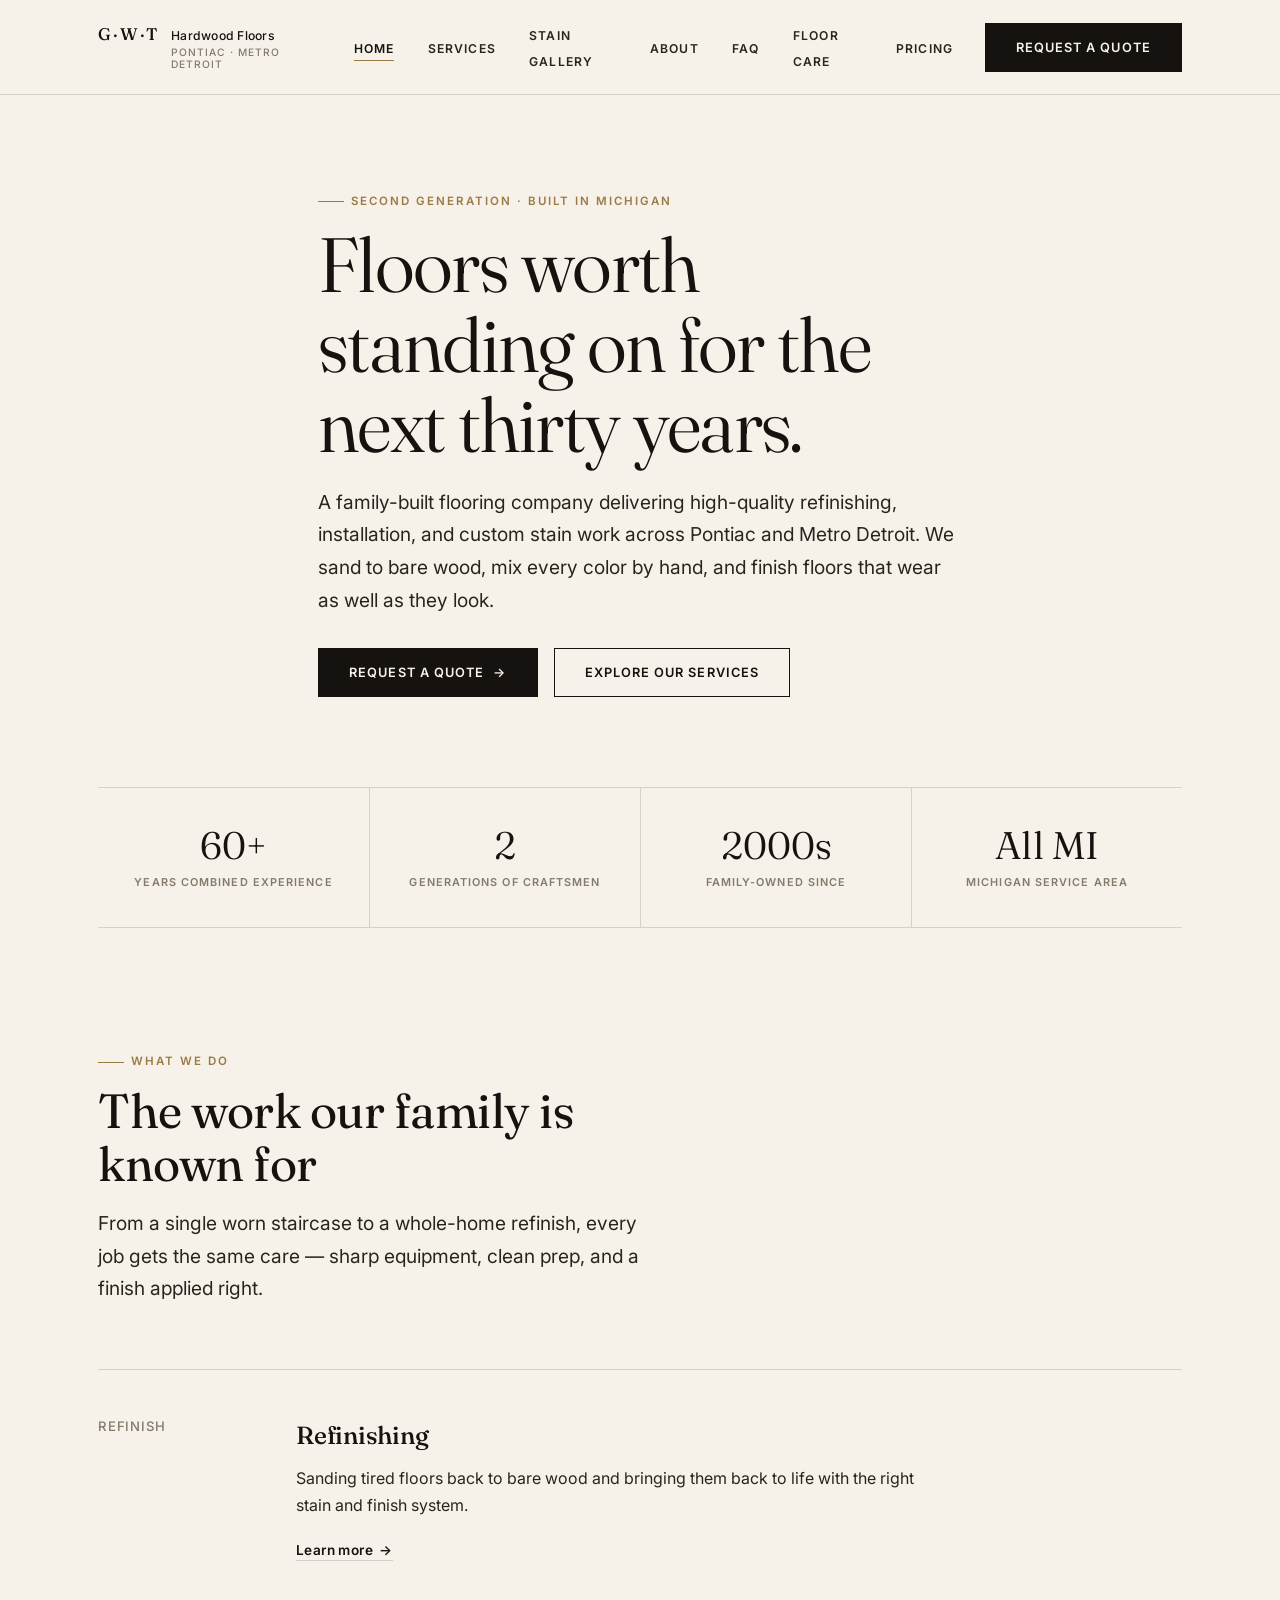
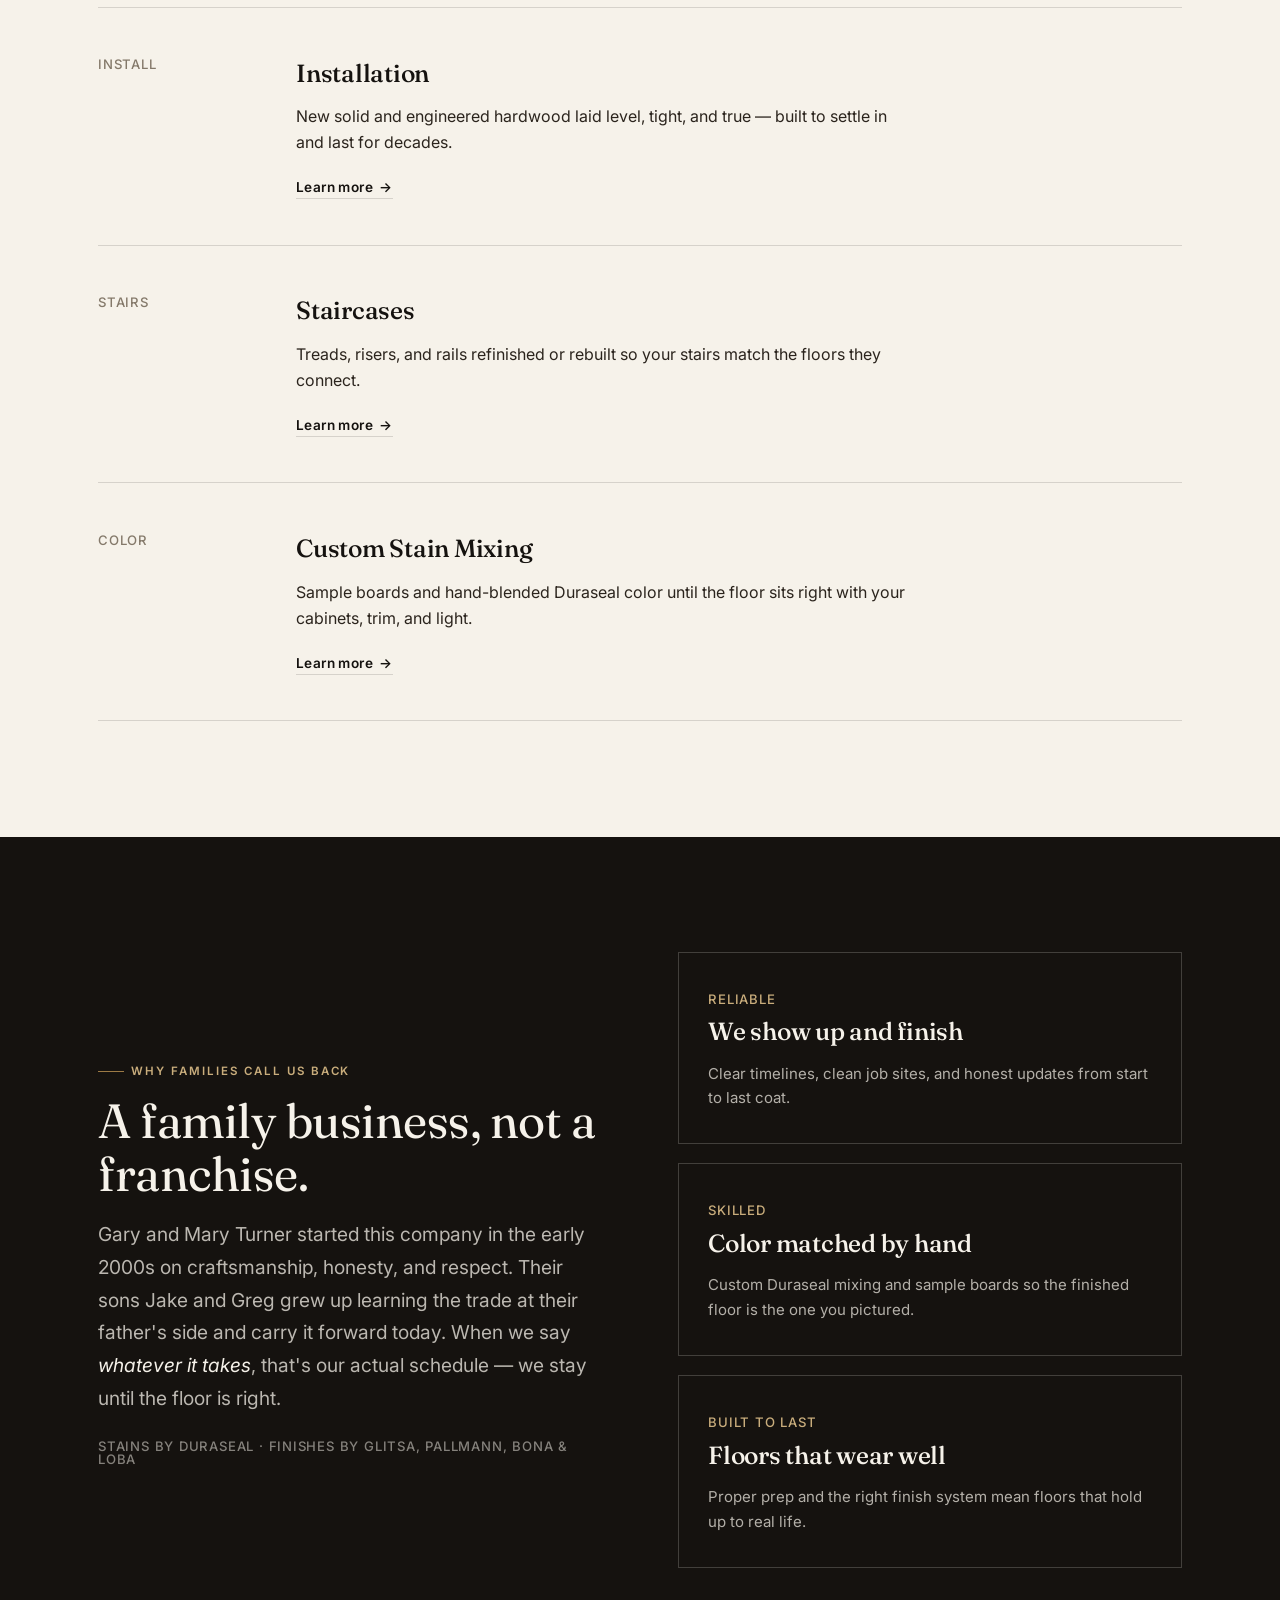
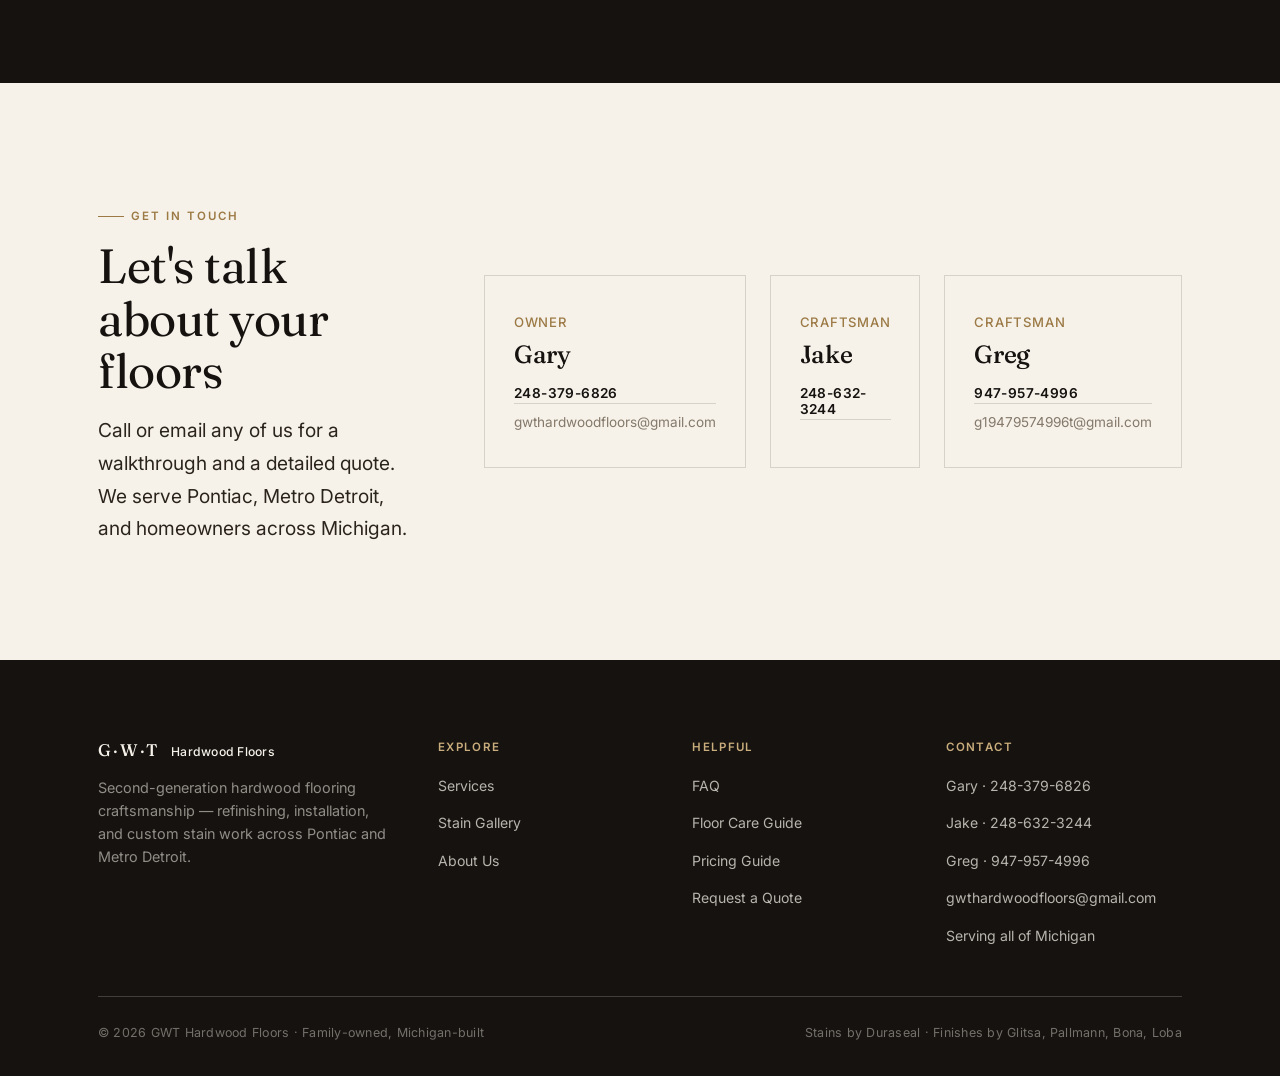
==== commit c006b0e0: "Remove WheatStone Oak from hero, rebalance layout" ====
--- a/index.html
+++ b/index.html
@@ -59,17 +59,6 @@
             <a class="btn btn--ghost" href="services.html">Explore our services</a>
           </div>
         </div>
-        <div class="hero-media">
-          <div class="specimen">
-            <div class="specimen-media specimen-media--tall" style="background-image:repeating-linear-gradient(100deg, rgba(255,255,255,.05) 0px, rgba(255,255,255,.05) 1px, transparent 1px, transparent 3px), linear-gradient(155deg,#c9b393,#b39c7c 45%,#9c855f)">
-              <span class="specimen-tag">Signature blend</span>
-            </div>
-            <div class="specimen-body">
-              <div class="specimen-name">WheatStone Oak</div>
-              <div class="specimen-meta">Duraseal Nutmeg + Country White, mixed 1:1 · Pallmann Ultra Matte topcoat</div>
-            </div>
-          </div>
-        </div>
       </div>
     </section>
 
--- a/style.css
+++ b/style.css
@@ -187,13 +187,12 @@
 
 /* ----- Home hero ---------------------------------------------------------- */
 .hero { background: var(--bone); padding-block: clamp(3rem, 7vw, 5.5rem) clamp(3.5rem, 7vw, 6rem); }
-.hero-inner { display: grid; grid-template-columns: 1.05fr .95fr; gap: clamp(2.5rem, 6vw, 5rem); align-items: center; }
+.hero-inner { max-width: 740px; }
 .hero-copy { animation: rise .8s cubic-bezier(.2,.7,.2,1) both; }
 .hero-copy .eyebrow { animation: rise .7s cubic-bezier(.2,.7,.2,1) both; }
 .hero-copy h1 { animation: rise .8s .08s cubic-bezier(.2,.7,.2,1) both; }
-.hero-copy .lead { animation: rise .8s .16s cubic-bezier(.2,.7,.2,1) both; margin-top: 1.3rem; }
+.hero-copy .lead { animation: rise .8s .16s cubic-bezier(.2,.7,.2,1) both; margin-top: 1.3rem; max-width: none; }
 .hero-copy .btn-row { animation: rise .8s .24s cubic-bezier(.2,.7,.2,1) both; margin-top: 2rem; }
-.hero-media { animation: fadeIn 1.1s .2s cubic-bezier(.2,.7,.2,1) both; }
 
 @keyframes rise { from { opacity: 0; transform: translateY(14px); } to { opacity: 1; transform: none; } }
 @keyframes fadeIn { from { opacity: 0; } to { opacity: 1; } }
@@ -332,8 +331,6 @@
 
 /* ----- Responsive --------------------------------------------------------- */
 @media (max-width: 980px) {
-  .hero-inner { grid-template-columns: 1fr; }
-  .hero-media { order: -1; max-width: 420px; margin-inline: auto; }
   .split, .split--wide-left { grid-template-columns: 1fr; }
   .grid-4 { grid-template-columns: repeat(2, 1fr); }
   .grid-3 { grid-template-columns: repeat(2, 1fr); }
